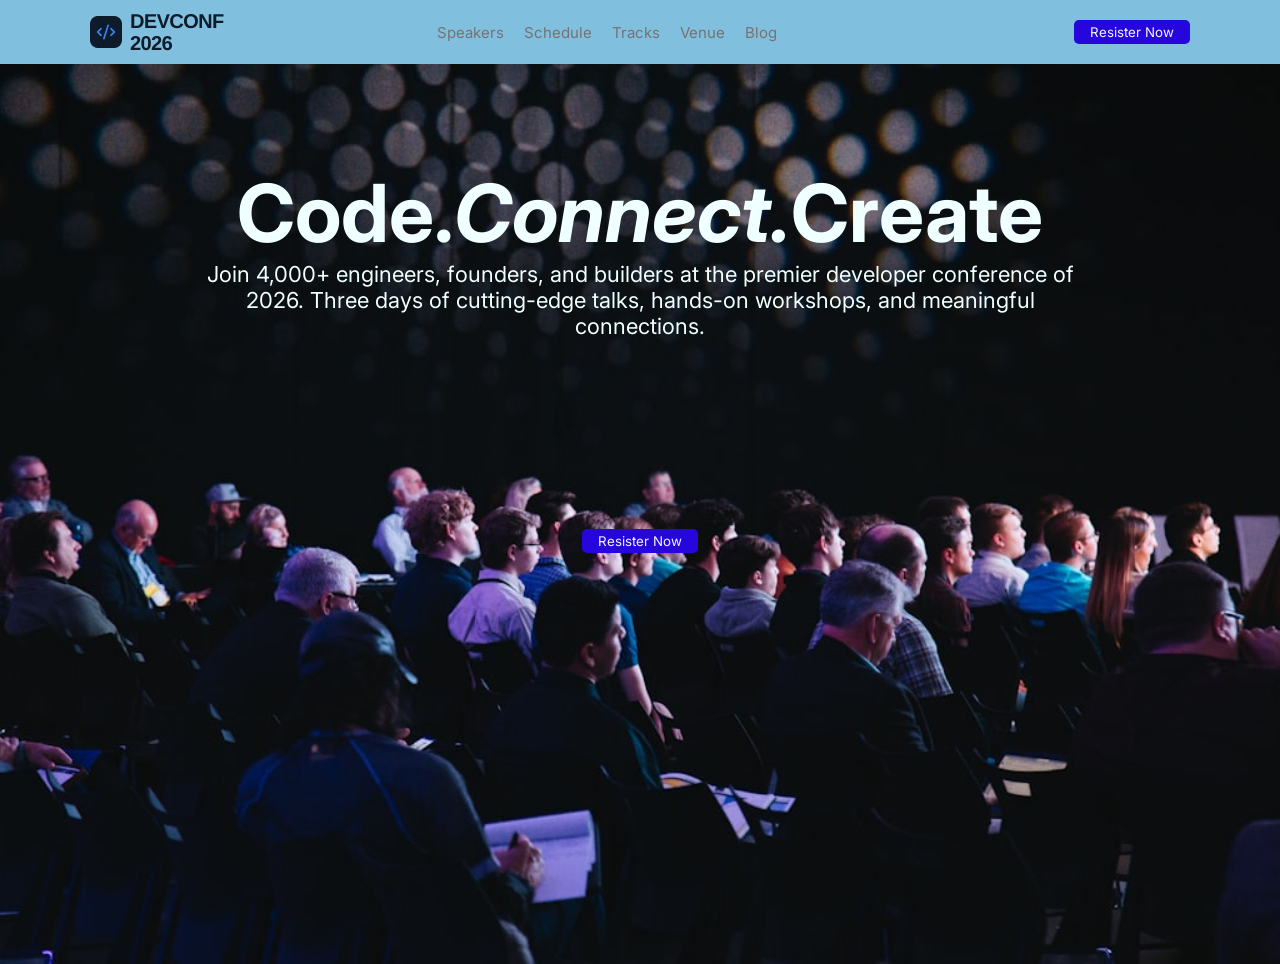
==== index.html @ 0b27b4a5 "adding background image" ====
<!DOCTYPE html>
<html lang="en">
<head>
    <meta charset="UTF-8">
    <meta name="viewport" content="width=device-width, initial-scale=1.0">
    <title>Assignment01</title>
    <link rel="stylesheet" href="styles/assignment.css">
    
    <!-- font -->
     <link rel="preconnect" href="https://fonts.googleapis.com">
     <link rel="preconnect" href="https://fonts.gstatic.com" crossorigin>
    <link href="https://fonts.googleapis.com/css2?family=Inter:ital,opsz,wght@0,14..32,100..900;1,14..32,100..900&family=Open+Sans:ital,wght@0,300..800;1,300..800&display=swap" rel="stylesheet">
</head>
<body>
    <header>
       
            <nav>
                <div class="logo">
                <img src="logo.png" alt=""> 
                </div>
                
            
                <ul class="tab">
                <li><a href="">Speakers</a></li>
                <li><a href="">Schedule</a></li>
                <li><a href="">Tracks</a></li>
                <li><a href="">Venue</a></li>
                <li><a href="">Blog</a></li>
               </ul>
            
               <button class="button-style">Resister Now</button>
           </nav>
        
    </header>
<main>
        <section class="hero">
            <div class="sec-text">
            <h1>Code.<em>Connect.</em>Create</h1>
            <p>Join 4,000+ engineers, founders, and builders at the premier developer conference of 2026. Three days of cutting-edge talks, hands-on workshops, and meaningful connections.</p><br><br>
             <button class="second button-style">Resister Now</button>
           </div> 
          
        </section>
</main>
</body>
</html>
---- styles/assignment.css ----
*{
    padding:0px;
    margin: 0px;
    font-family:"Inter", sans-serif;
 }
 header{
    background-color: rgb(129, 191, 223);
 }
 
 nav{
    display: flex;
    justify-content: space-between;
    max-width:1100px;
     margin:auto;
     padding:10px 20px;
     align-items: center;
     cursor: pointer;
 }
 nav ul{
    display: flex;
    padding: 12PX 0px;
    font-size: 15px;
 }
  nav ul li a{
   color: rgb(118, 114, 114);
  
}
 
 .logo{
    display:flex;
    align-items: center;
    font-size: 15px;
   width: 50px;
 }

 .tab{
     gap: 20px;
    align-items: center;
    list-style:none;
    text-align:left;
  }
 ul li a{
  text-decoration: none;
 
 
 }
 .button-style{
  background: #2606dc;
  border-radius: 5px;
  border:0px;
  color: aliceblue;
  padding: 4px 16px;
 }
.hero{
    background-image:url("../banner.jpg");
    
    min-height: 100vh;
    background-size: cover;
    background-position: center;
    background-repeat: no-repeat;
}
.sec-text{
    max-width: 1100px;
   padding-top:100px;
    margin:0 200px;
    justify-content: center;
    color: azure;
    text-align: center;
    align-items: center;
}
h1{
    font-size: 80px;
}
p{
    font-size: 22px;

}
.second{
    margin-top: 150px;
   border: 2px;
   border-width:500px;
  
}
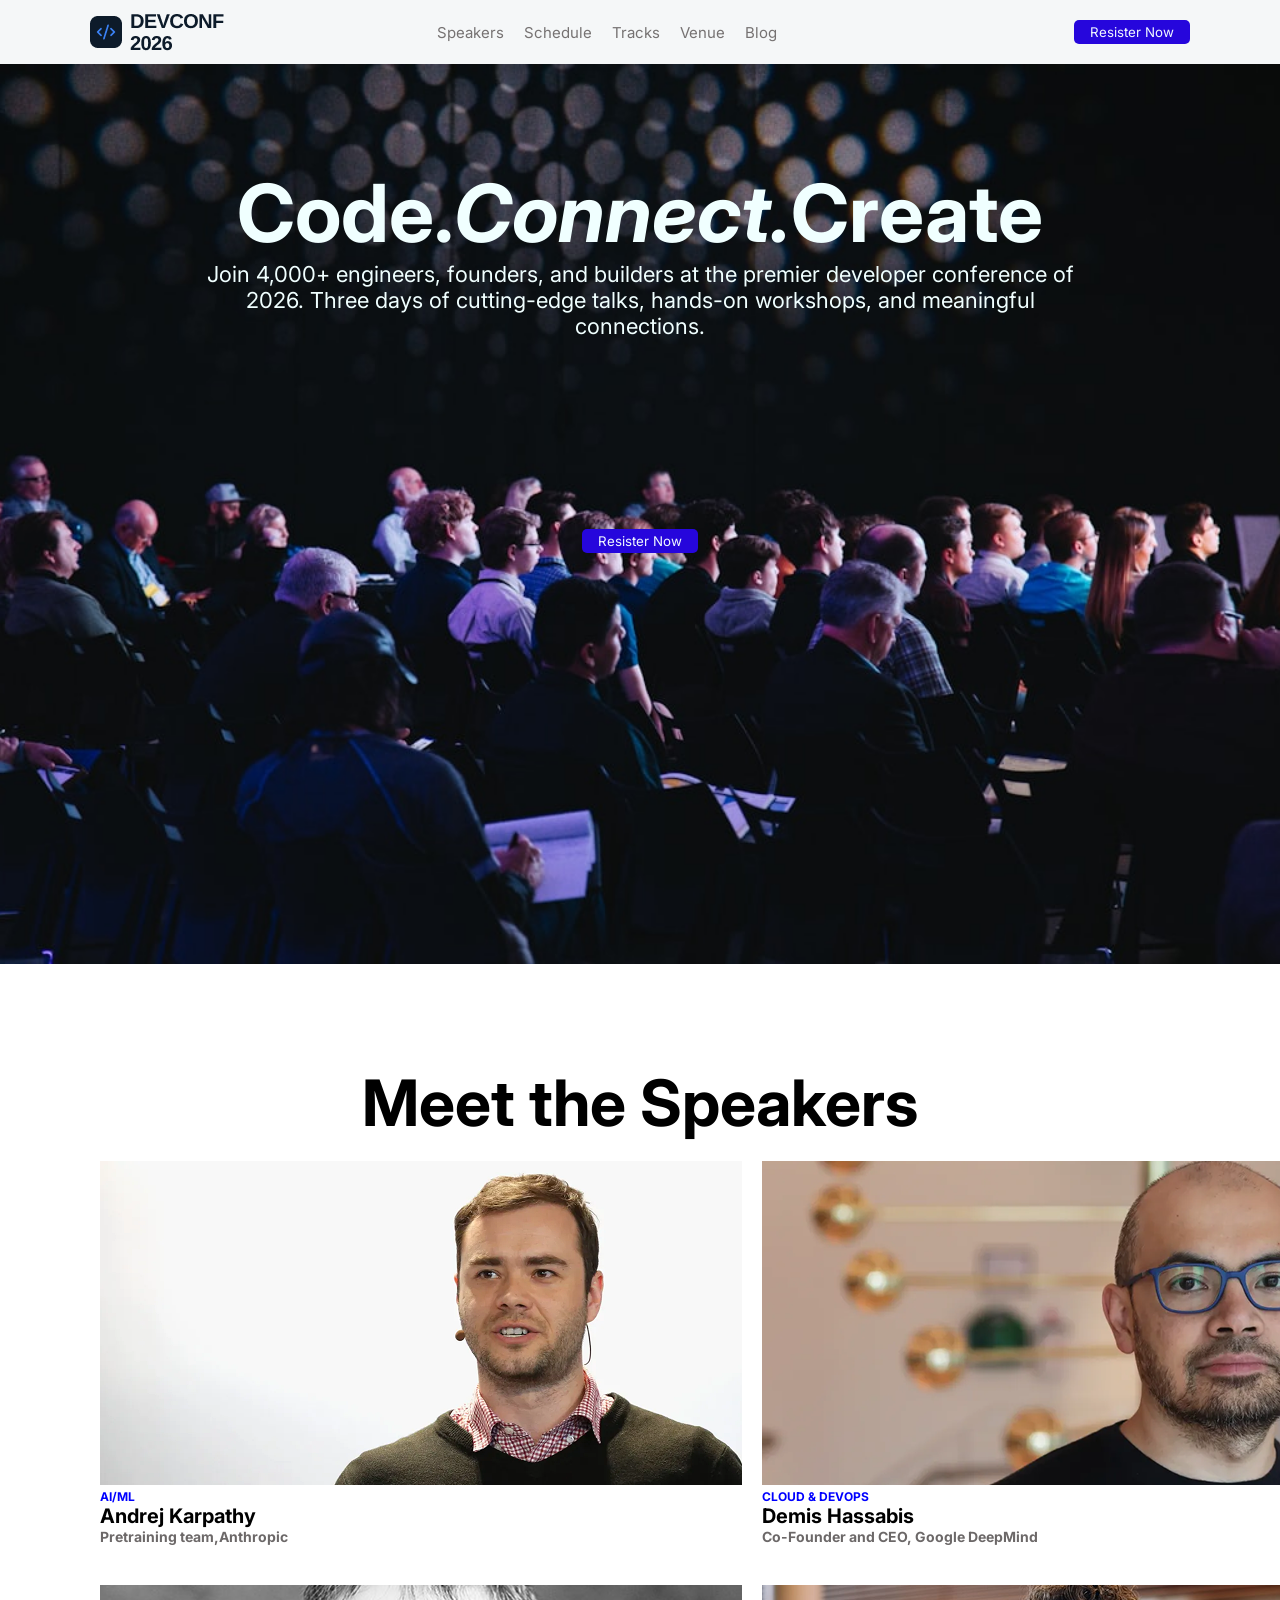
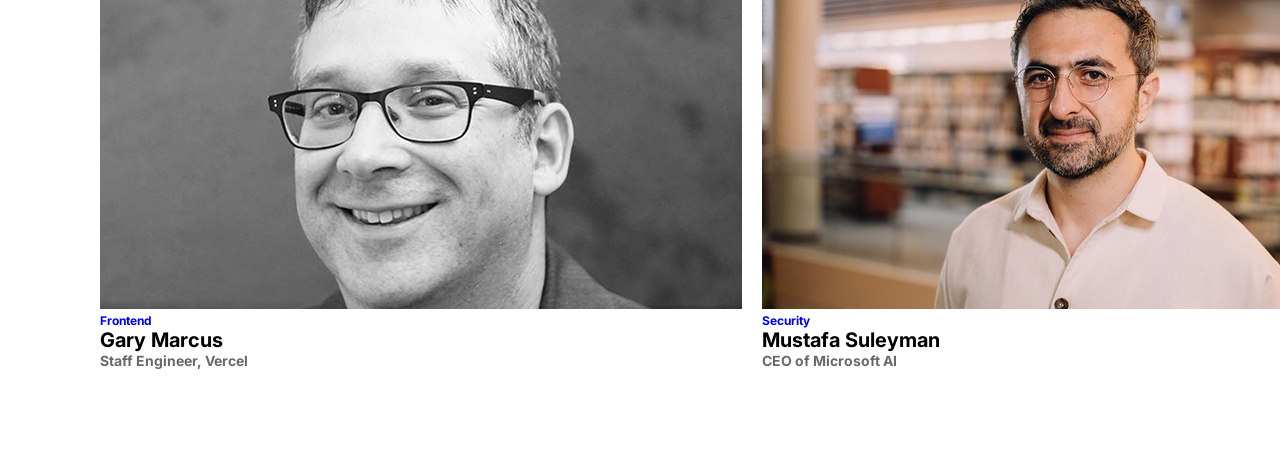
==== commit aedeaca5: "section-2" ====
--- a/index.html
+++ b/index.html
@@ -41,6 +41,38 @@
            </div> 
           
         </section>
+
+        <section class="gallery">
+            <p class="sec-2">Meet the Speakers</p><br>
+        <div class="gallery-div">
+            <div class="div-size">
+                <img src="andrej.png" alt=""><br>
+                <p class="developer">AI/ML </p>
+                <p class="name">Andrej Karpathy</p>
+                <p class="designation">Pretraining team,Anthropic</p>
+            </div>
+            <div class="div-size">
+                <img src="demis.png" alt=""><br>
+                <p class="developer">CLOUD & DEVOPS </p>
+                <p class="name">Demis Hassabis</p>
+                <p class="designation">Co-Founder and CEO, Google DeepMind</p>
+            </div>
+        </div><br><br>
+        <div class="gallery-div">
+            <div class="div-size">
+                <img src="gary.png" alt=""><br>
+                <p class="developer">Frontend</p>
+                <p class="name">Gary Marcus</p>
+                <p class="designation">Staff Engineer, Vercel</p>
+            </div>
+            <div class="div-size">
+                <img src="mustafa.png" alt=""><br>
+                <p class="developer">Security </p>
+                <p class="name">Mustafa Suleyman</p>
+                <p class="designation">CEO of Microsoft AI</p>
+            </div>
+        </div>
+        </section>
 </main>
 </body>
 </html>
--- a/styles/assignment.css
+++ b/styles/assignment.css
@@ -4,7 +4,7 @@
     font-family:"Inter", sans-serif;
  }
  header{
-    background-color: rgb(129, 191, 223);
+    background-color: rgb(245, 247, 248);
  }
  
  nav{
@@ -60,7 +60,7 @@
     background-repeat: no-repeat;
 }
 .sec-text{
-    max-width: 1100px;
+   max-width: 1100px;
    padding-top:100px;
     margin:0 200px;
     justify-content: center;
@@ -80,4 +80,43 @@
    border: 2px;
    border-width:500px;
   
+}
+.gallery{
+    text-align: center;
+    align-items: center;
+    margin:100px 100px;
+    
+}
+.sec-2{
+    text-align: center;
+    font-size: 64px;
+    font-weight: bold;
+}
+.gallery-div{
+    display: flex;
+    gap: 20px;
+    justify-content: space-between;
+    margin-right: 100px;
+}
+.div-size{
+  width:800px
+ 
+    border: 1px solid black;
+}
+.developer{
+    font-size: 12px;
+    color: blue;
+    font-weight:bold;
+}
+.name{
+    font-size: 20px;
+    font-weight:bold;
+}
+.designation{
+font-size: 14px;
+font-weight: bold;
+color: rgb(108, 104, 104);
+}
+.developer, .name ,.designation{
+    text-align: left;
 }
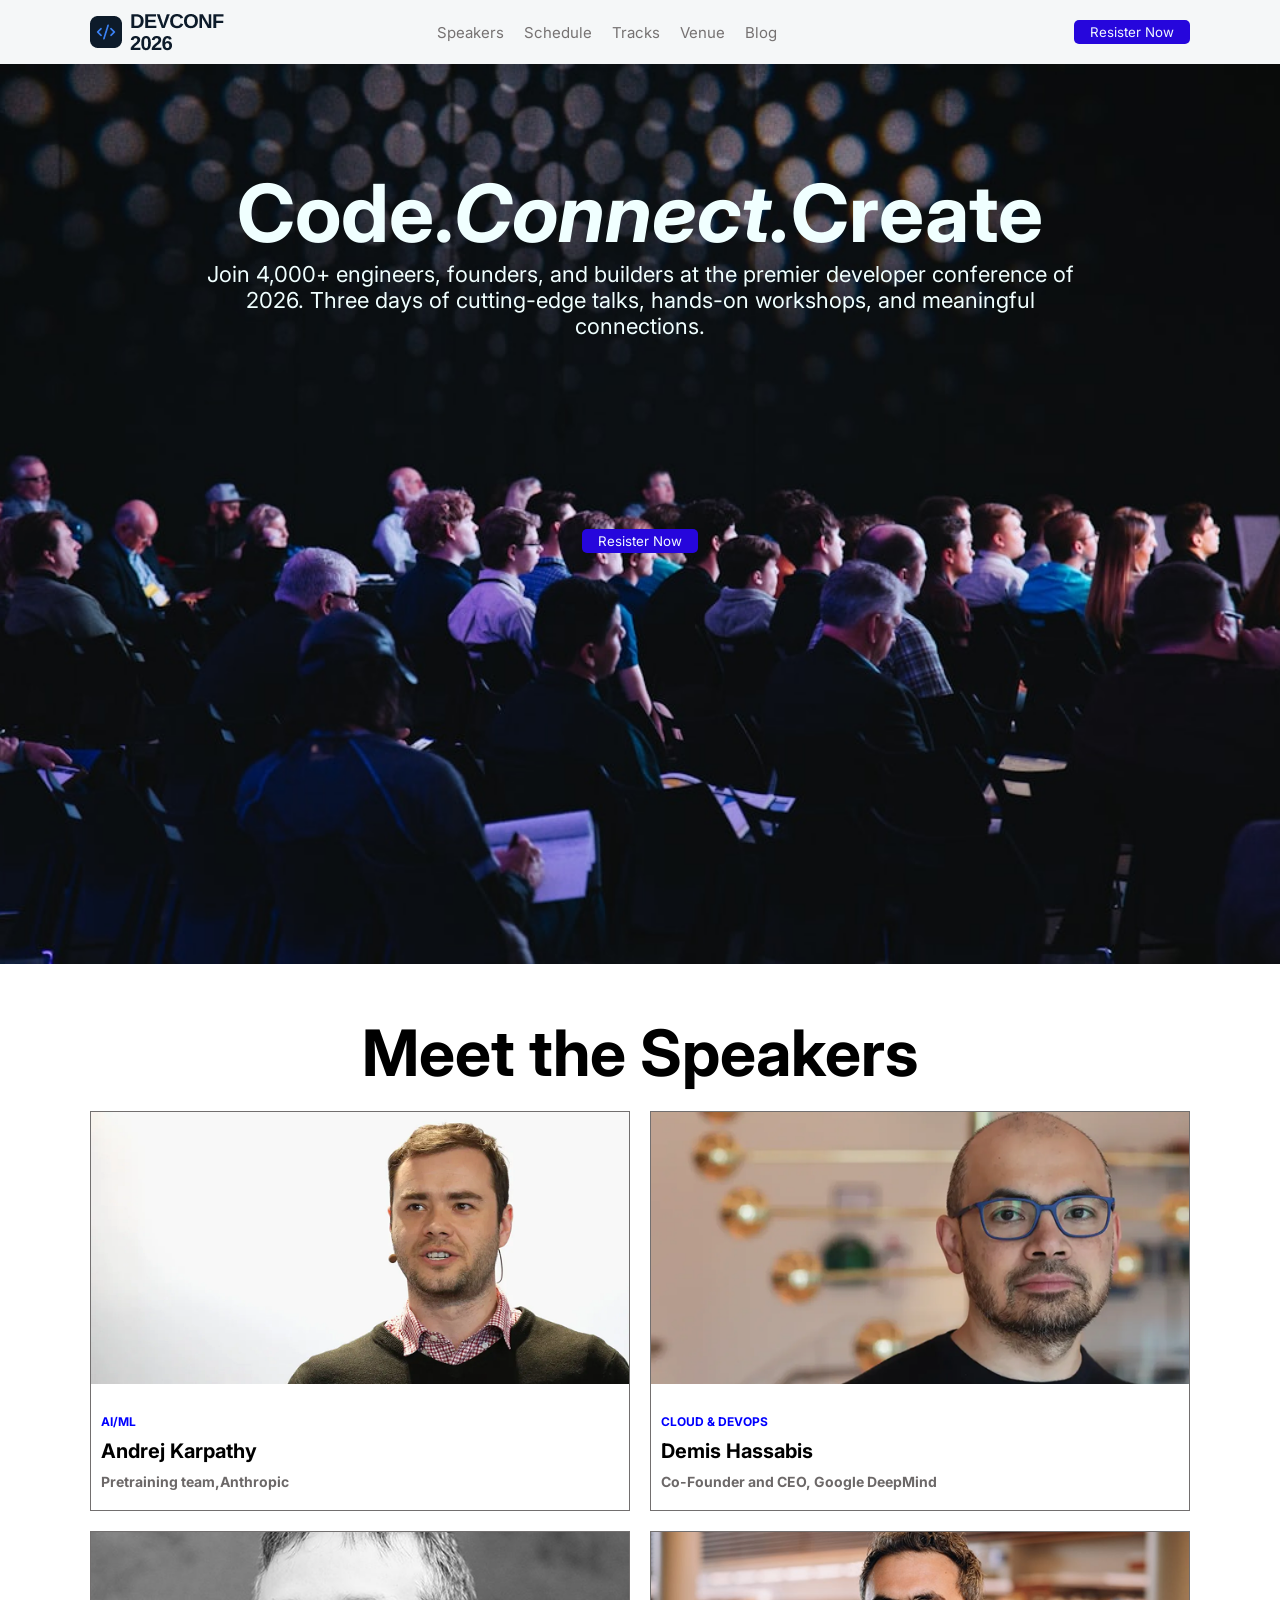
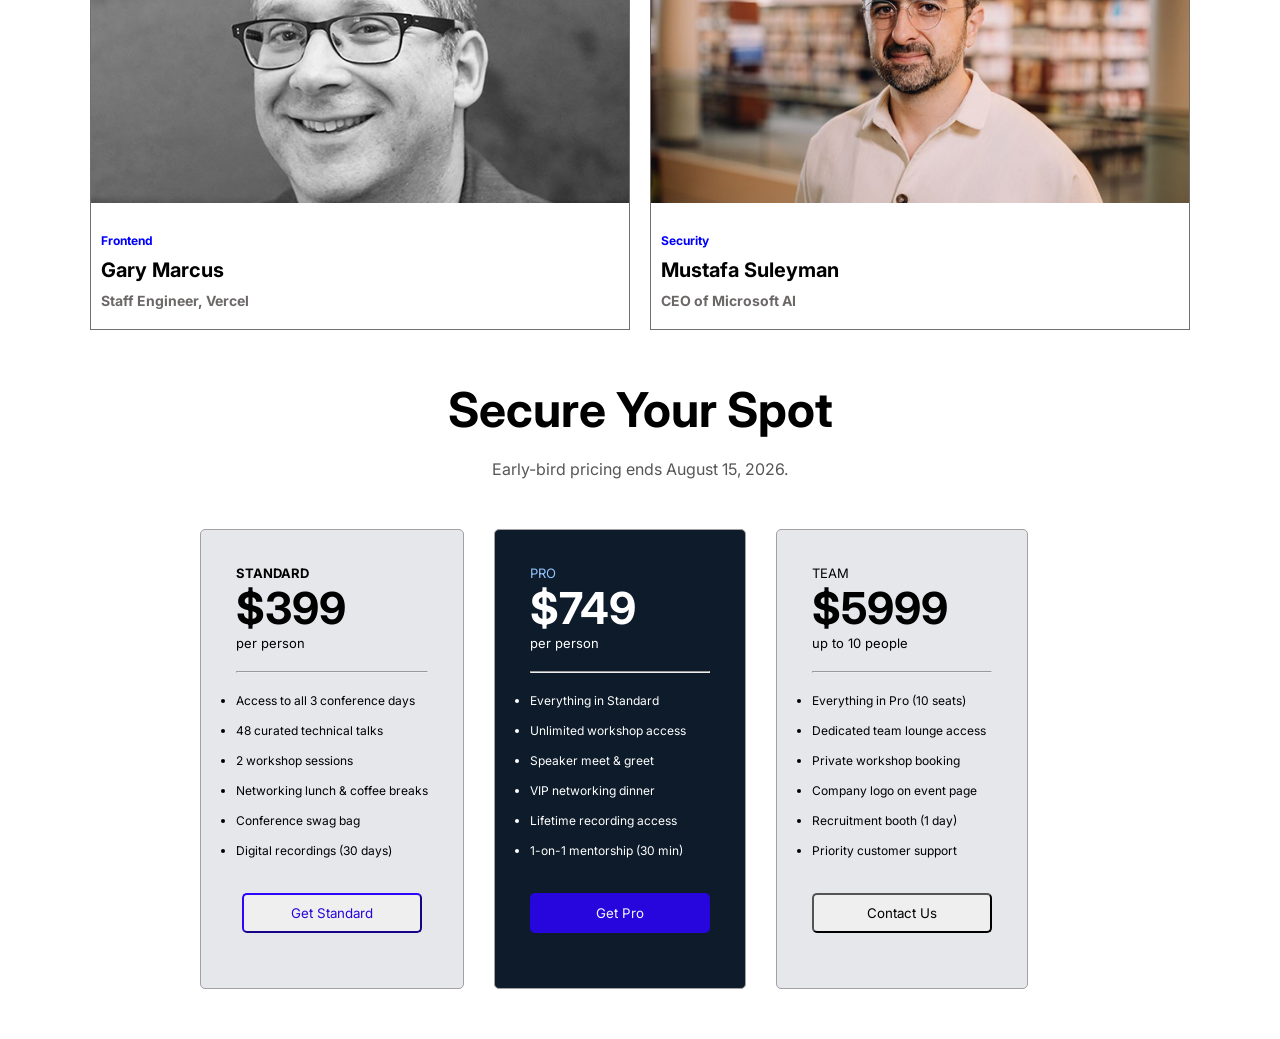
==== commit 1cea632e: "card adddition" ====
--- a/index.html
+++ b/index.html
@@ -44,34 +44,89 @@
 
         <section class="gallery">
             <p class="sec-2">Meet the Speakers</p><br>
-        <div class="gallery-div">
+       <div class="gallery-box">     
+
             <div class="div-size">
                 <img src="andrej.png" alt=""><br>
                 <p class="developer">AI/ML </p>
                 <p class="name">Andrej Karpathy</p>
-                <p class="designation">Pretraining team,Anthropic</p>
+                <p class="designation">Pretraining team,Anthropic</p><br>
             </div>
             <div class="div-size">
                 <img src="demis.png" alt=""><br>
                 <p class="developer">CLOUD & DEVOPS </p>
                 <p class="name">Demis Hassabis</p>
-                <p class="designation">Co-Founder and CEO, Google DeepMind</p>
+                <p class="designation">Co-Founder and CEO, Google DeepMind</p><br>
             </div>
-        </div><br><br>
-        <div class="gallery-div">
+        
             <div class="div-size">
                 <img src="gary.png" alt=""><br>
                 <p class="developer">Frontend</p>
                 <p class="name">Gary Marcus</p>
-                <p class="designation">Staff Engineer, Vercel</p>
+                <p class="designation">Staff Engineer, Vercel</p><br>
             </div>
             <div class="div-size">
                 <img src="mustafa.png" alt=""><br>
                 <p class="developer">Security </p>
                 <p class="name">Mustafa Suleyman</p>
-                <p class="designation">CEO of Microsoft AI</p>
+                <p class="designation">CEO of Microsoft AI</p><br>
             </div>
-        </div>
+        
+       </div> 
+        </section>
+        <section>
+            <p class="headline">Secure Your Spot</p><br>
+            <p class="explain">Early-bird pricing ends August 15, 2026.</p>
+            <div class="sec-3-div">
+            <div class="div-box1">
+                <p class="font"><b>STANDARD</b></p>
+                <P class="font-number">$399</P>
+                <P  class="font">per person</P><br><hr><br>
+                <ul class="font-text">
+                    <li>󠁯Access to all 3 conference days</li><br>
+                    <li>48 curated technical talks</li><br>
+                    <li>󠁯2 workshop sessions</li><br>
+                    <li>󠁯Networking lunch & coffee breaks</li><br>
+                    <li>󠁯Conference swag bag</li><br>
+                    <li>󠁯Digital recordings (30 days)</li><br>
+                </ul>
+                
+                <button  class="button-align border-1">Get Standard</button>
+                
+            </div>
+            <div class="div-box1 div-box1-color">
+               <p  class="font" style="color: #93C5FD;">PRO</p>
+               <p class="font-number">$749</p>
+               <P  class="font">per person</P><br><hr><br>
+               <ul class="font-text">
+                    <li>Everything in Standard</li><br>
+                    <li>Unlimited workshop access</li><br>
+                    <li>Speaker meet & greet</li><br>
+                    <li>󠁯VIP networking dinner</li><br>
+                    <li>󠁯Lifetime recording access</li><br>
+                    <li>󠁯1-on-1 mentorship (30 min)</li><br>
+               </ul>
+               
+               <button class="button-style button-align">Get Pro</button>
+                
+            </div>
+            <div class="div-box1">
+               <p  class="font">TEAM</p>
+               <p class="font-number">$5999</p>
+               <P class="font">up to 10 people</P><br><hr><br>
+               <ul class="font-text">
+                <li>Everything in Pro (10 seats)</li><br>
+                <li>Dedicated team lounge access</li><br>
+                <li>Private workshop booking</li><br>
+                <li>Company logo on event page</li><br>
+                <li>Recruitment booth (1 day)</li><br>
+                <li>Priority customer support</li><br>
+               </ul>
+               
+               <button class="button-align">Contact Us</button>
+               
+            </div>
+            </div>
         </section>
 </main>
 </body>
--- a/styles/assignment.css
+++ b/styles/assignment.css
@@ -82,9 +82,10 @@
   
 }
 .gallery{
-    text-align: center;
-    align-items: center;
-    margin:100px 100px;
+  max-width: 1100px;
+     margin:50px auto;
+    padding: 0 20px;  
+    
     
 }
 .sec-2{
@@ -92,16 +93,21 @@
     font-size: 64px;
     font-weight: bold;
 }
-.gallery-div{
-    display: flex;
+.gallery-box{
+    display: grid;
+    grid-template-columns: repeat(2, 1fr);
     gap: 20px;
-    justify-content: space-between;
-    margin-right: 100px;
 }
+
+
 .div-size{
-  width:800px
- 
-    border: 1px solid black;
+  flex: 1;
+  box-shadow: 10px;
+  border: 1px solid rgb(114, 111, 111);
+}
+.div-size img{
+    width:100%;
+    display:block;
 }
 .developer{
     font-size: 12px;
@@ -119,4 +125,61 @@
 }
 .developer, .name ,.designation{
     text-align: left;
+     padding-left: 10px;
+     margin-top: 10px;
+}
+.sec-3{
+
+}
+.headline{
+    font-size: 48px;
+    font-weight: bold;
+    text-align: center;
+}
+.explain{
+    font-size: 16px;
+     text-align: center;
+     color: rgb(87, 86, 86);
+    
+}
+.sec-3-div{
+    display: flex;
+    max-width: 1100px;
+    gap:30px;
+    margin: 50px 200px;
+}
+.div-box1{
+border: 1px solid rgb(163, 161, 161);
+box-shadow: 10px;
+padding: 35px;
+background-color: #E5E7EB;
+border-radius: 5px;
+}
+.font{
+    font-size:13px;
+}
+.font-number{
+    font-size: 44px;
+    font-weight: bold;
+}
+.font-text{
+    font-size: 12px;
+    gap: 5px;
+
+}
+.div-box1-color{
+    background-color: #0D1B2A;
+    color: white;
+}
+.button-align{
+display: block;
+margin: 20px auto;
+width: 180px;
+height: 40px;
+border-radius: 5px;
+
+}
+.border-1{
+    border-color: #2606dc;
+    color: #2606dc;
 }
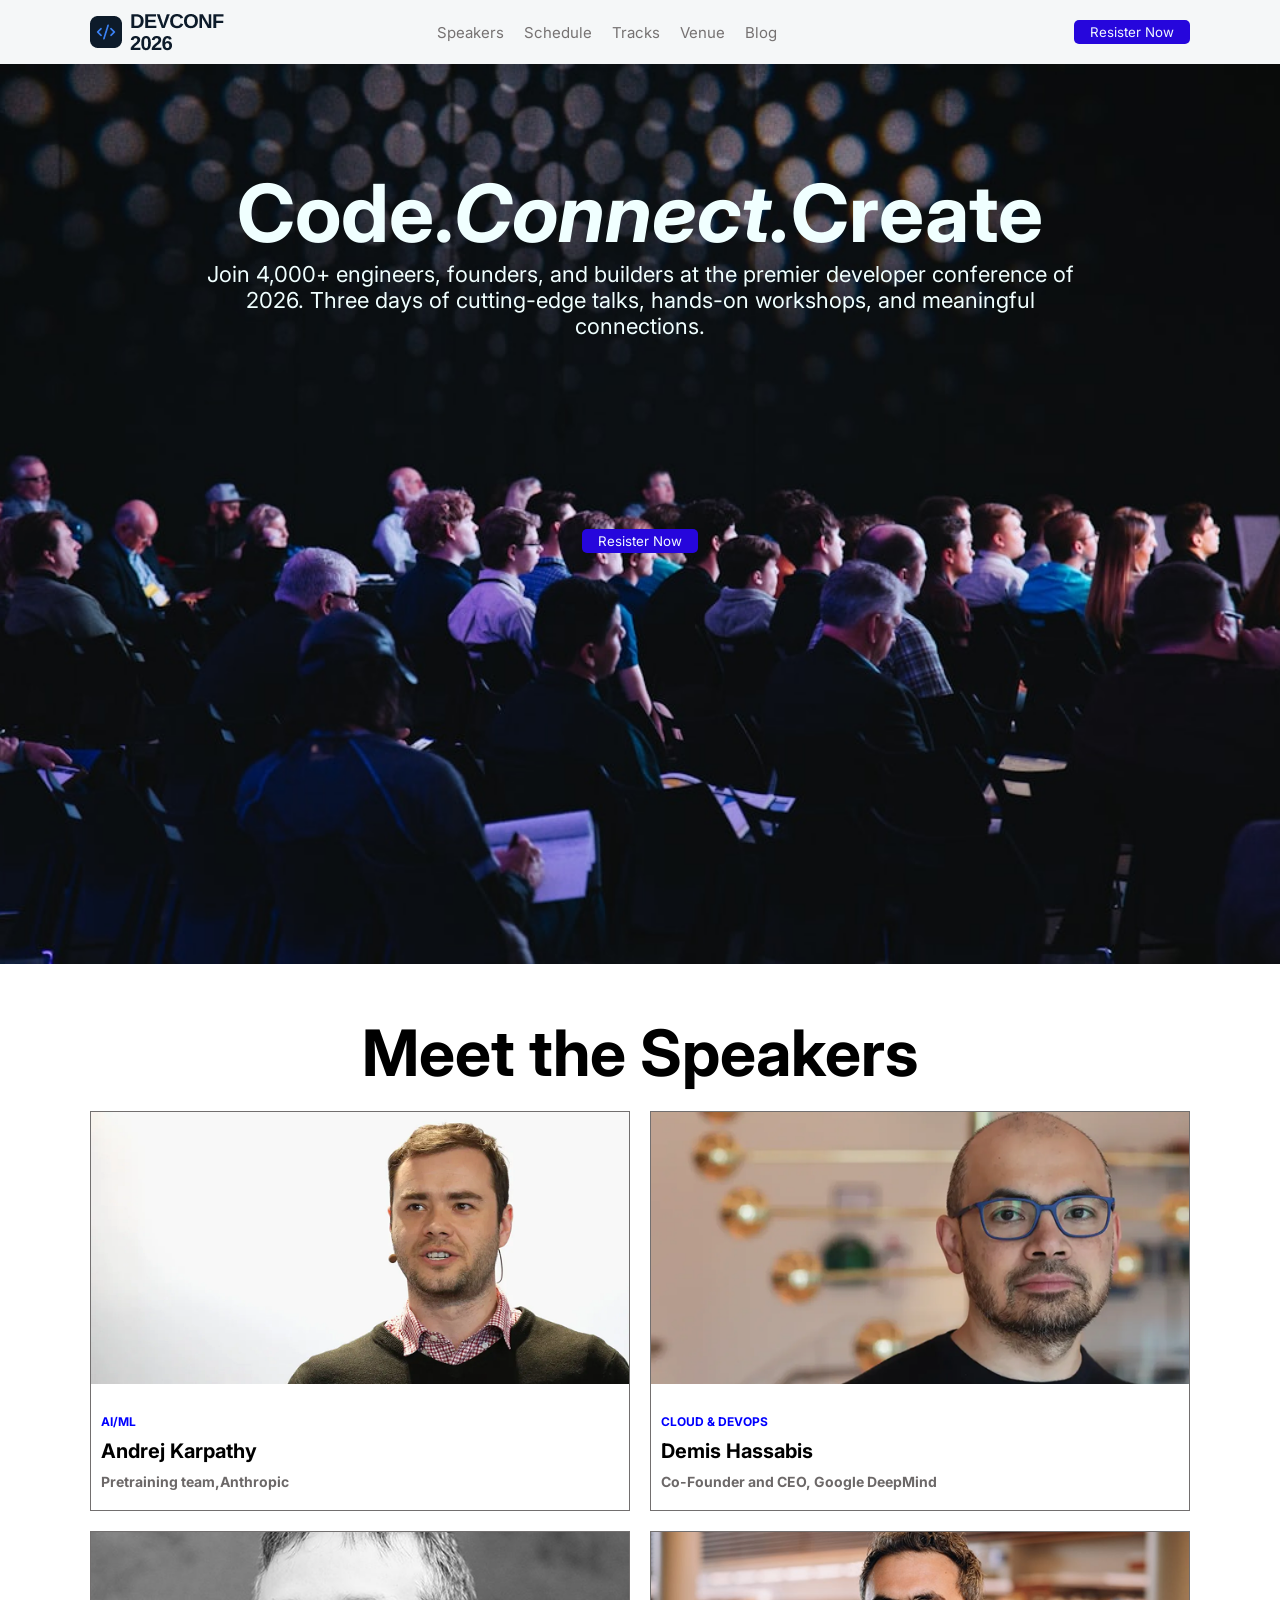
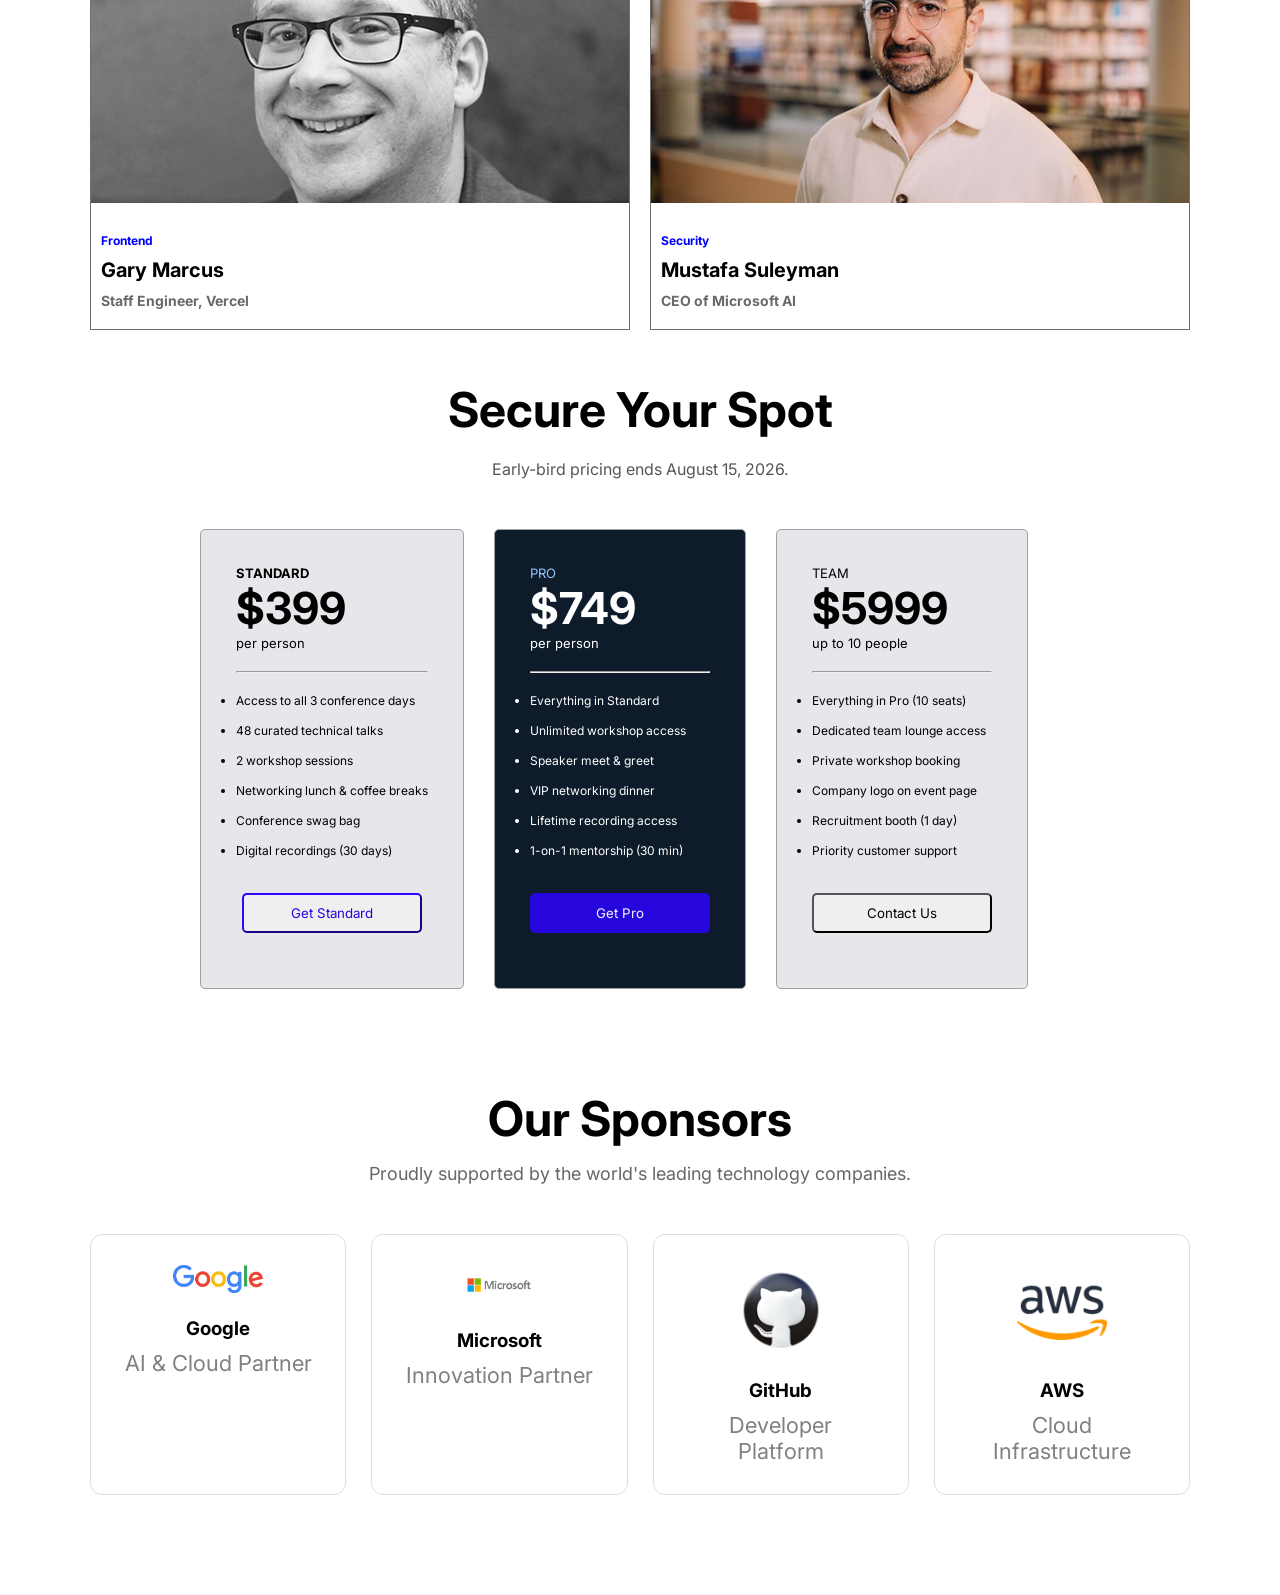
==== commit b8e036d7: "addition of brand new section" ====
--- a/index.html
+++ b/index.html
@@ -128,6 +128,44 @@
             </div>
             </div>
         </section>
+
+        <section class="sponsors">
+
+    <h2 class="section-title">Our Sponsors</h2>
+
+    <p class="section-description">
+        Proudly supported by the world's leading technology companies.
+    </p>
+
+    <div class="sponsor-container">
+
+        <div class="sponsor-card">
+            <img src="google.png" alt="">
+            <h3>Google</h3>
+            <p>AI & Cloud Partner</p>
+        </div>
+
+        <div class="sponsor-card">
+            <img src="microsoft.png" alt="">
+            <h3>Microsoft</h3>
+            <p>Innovation Partner</p>
+        </div>
+
+        <div class="sponsor-card">
+            <img src="github.png" alt="">
+            <h3>GitHub</h3>
+            <p>Developer Platform</p>
+        </div>
+
+        <div class="sponsor-card">
+            <img src="aws.png" alt="">
+            <h3>AWS</h3>
+            <p>Cloud Infrastructure</p>
+        </div>
+
+    </div>
+
+</section>
 </main>
 </body>
 </html>
--- a/styles/assignment.css
+++ b/styles/assignment.css
@@ -182,4 +182,55 @@
 .border-1{
     border-color: #2606dc;
     color: #2606dc;
+}
+.sponsors{
+    max-width:1100px;
+    margin:100px auto;
+    padding:0 20px;
+}
+
+.section-title{
+    font-size:48px;
+    text-align:center;
+    font-weight:700;
+}
+
+.section-description{
+    text-align:center;
+    color:#666;
+    margin-top:15px;
+    margin-bottom:50px;
+    font-size:18px;
+}
+
+.sponsor-container{
+    display:grid;
+    grid-template-columns:repeat(4,1fr);
+    gap:25px;
+}
+
+.sponsor-card{
+    border:1px solid #ddd;
+    border-radius:12px;
+    padding:30px;
+    text-align:center;
+    transition:0.3s;
+}
+
+.sponsor-card:hover{
+    transform:translateY(-8px);
+    box-shadow:0 10px 25px rgba(0,0,0,.15);
+}
+
+.sponsor-card img{
+    width:90px;
+    margin-bottom:20px;
+}
+
+.sponsor-card h3{
+    margin-bottom:10px;
+}
+
+.sponsor-card p{
+    color:gray;
 }
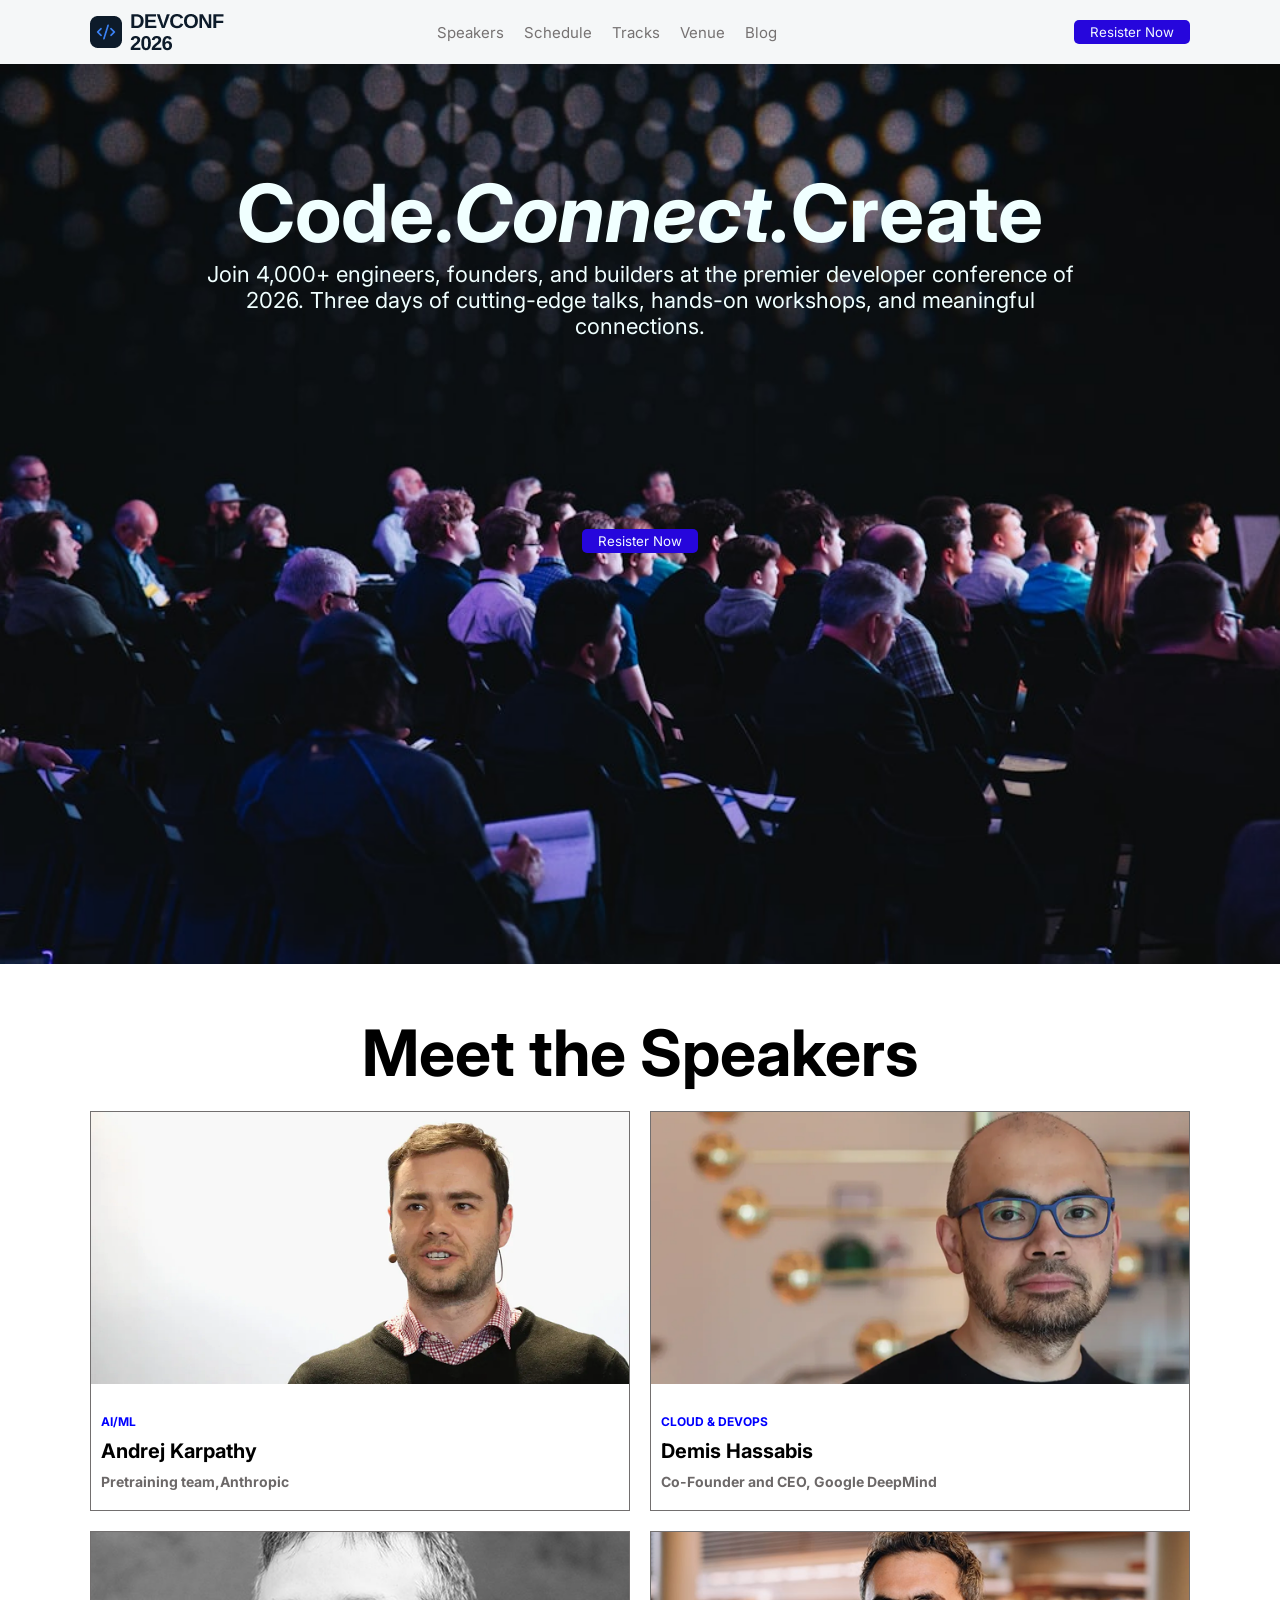
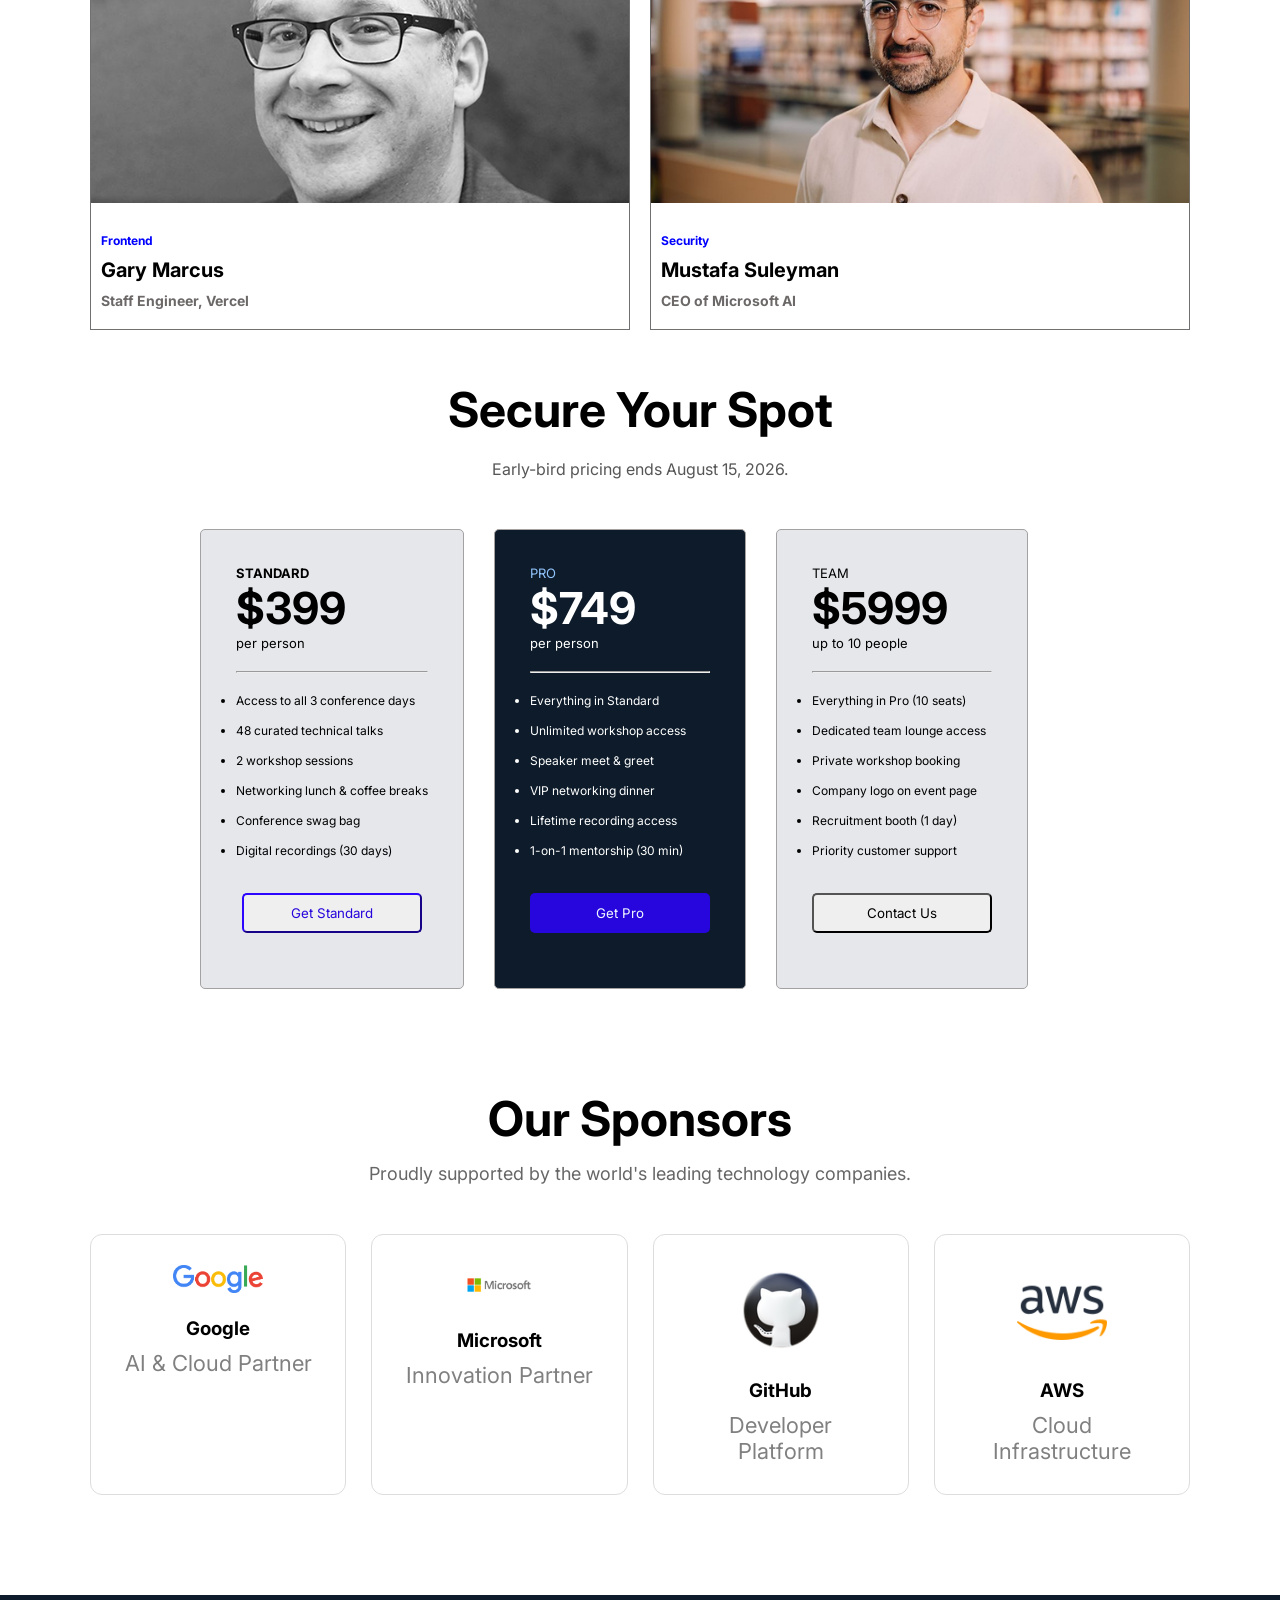
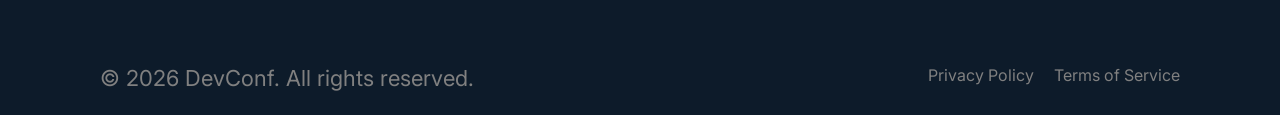
==== commit 87d64c49: "addition of footer" ====
--- a/index.html
+++ b/index.html
@@ -167,5 +167,14 @@
 
 </section>
 </main>
+<footer>
+    <div class="footer-design" >
+    <p>&copy; 2026 DevConf. All rights reserved.</p>
+    <ul class="service">
+        <li>Privacy Policy</li>
+        <li>Terms of Service</li>
+    </ul>
+    </div>
+</footer>
 </body>
 </html>
--- a/styles/assignment.css
+++ b/styles/assignment.css
@@ -233,4 +233,24 @@
 
 .sponsor-card p{
     color:gray;
-}+}
+footer{
+ background-color: #0D1B2A;
+height: 100px;
+align-items: center;
+padding-top: 20px;
+}
+.footer-design{
+     
+    display: flex;
+    justify-content: space-between;
+    margin: 50px 100px;
+    font-size: 16px;
+    color: gray;
+   
+}
+.service{
+    list-style: none;
+     display: flex;
+     gap: 20px;
+}
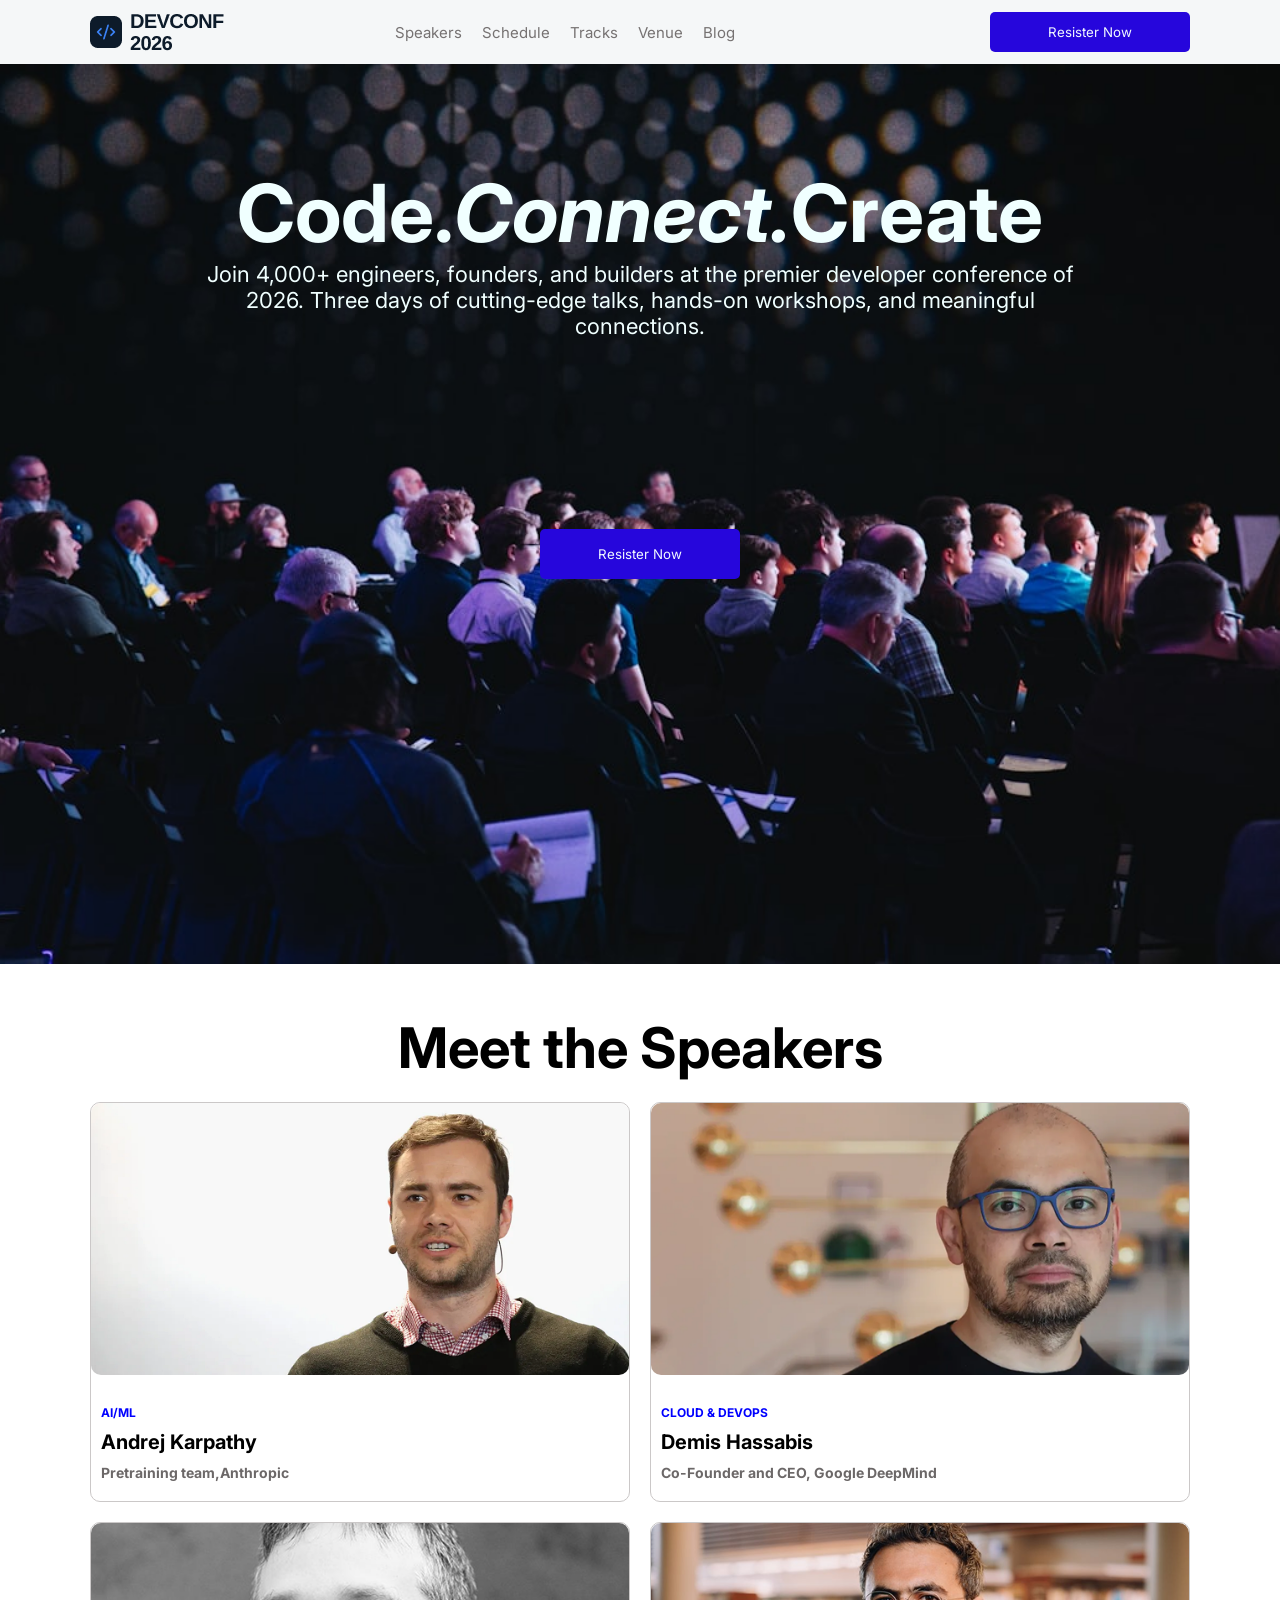
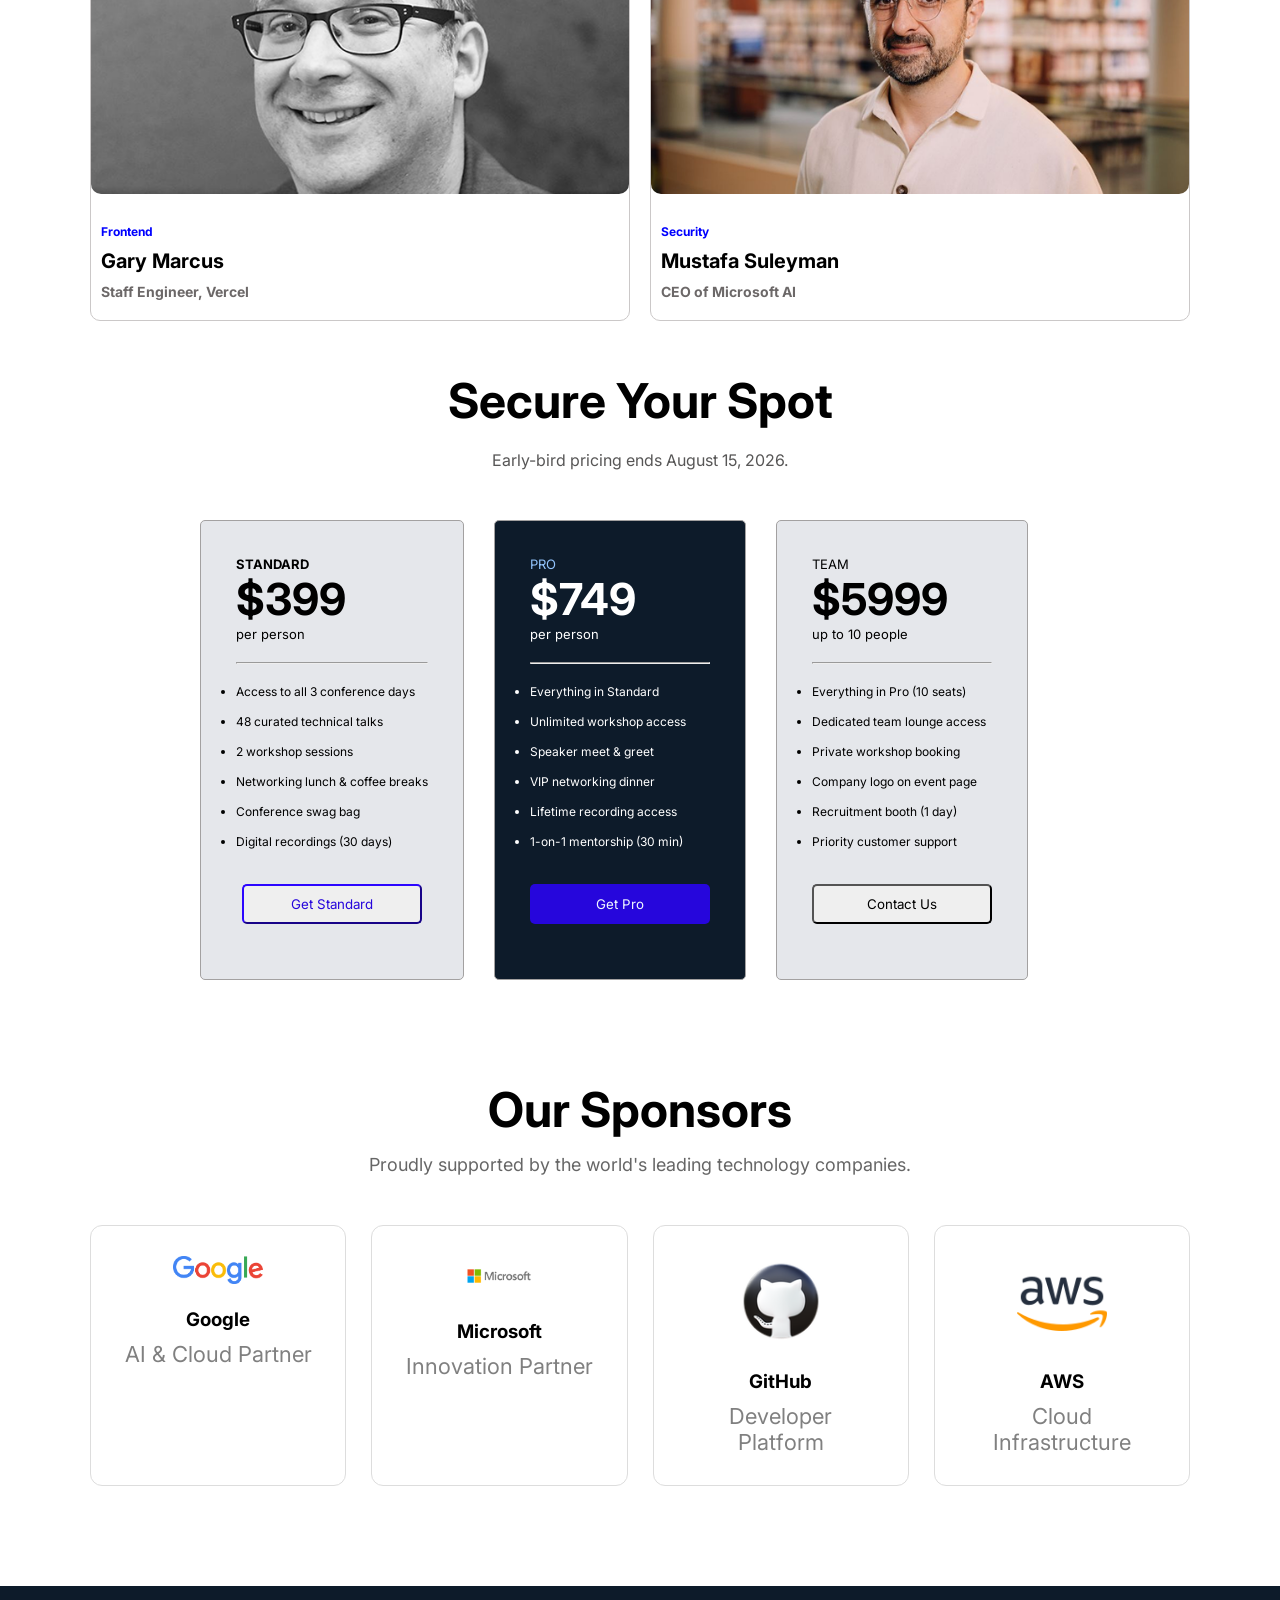
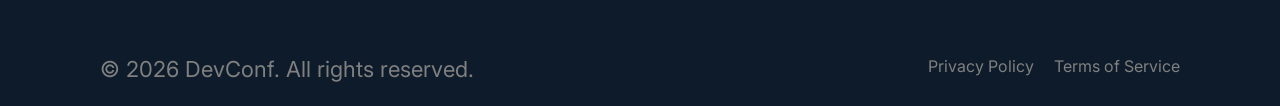
==== commit 17e1aad5: "a few change" ====
--- a/index.html
+++ b/index.html
@@ -28,7 +28,7 @@
                 <li><a href="">Blog</a></li>
                </ul>
             
-               <button class="button-style">Resister Now</button>
+               <button class="button-style btn-size-height">Resister Now</button>
            </nav>
         
     </header>
@@ -37,7 +37,7 @@
             <div class="sec-text">
             <h1>Code.<em>Connect.</em>Create</h1>
             <p>Join 4,000+ engineers, founders, and builders at the premier developer conference of 2026. Three days of cutting-edge talks, hands-on workshops, and meaningful connections.</p><br><br>
-             <button class="second button-style">Resister Now</button>
+             <button class="second button-style btn-size">Resister Now</button>
            </div> 
           
         </section>
--- a/styles/assignment.css
+++ b/styles/assignment.css
@@ -47,9 +47,19 @@
  .button-style{
   background: #2606dc;
   border-radius: 5px;
-  border:0px;
+  border:none;
   color: aliceblue;
   padding: 4px 16px;
+  width: 200px;
+   cursor: pointer;
+ 
+ 
+ }
+ .btn-size{
+    height: 50px;
+ }
+ .btn-size-height{
+  height: 40px;
  }
 .hero{
     background-image:url("../banner.jpg");
@@ -90,7 +100,7 @@
 }
 .sec-2{
     text-align: center;
-    font-size: 64px;
+    font-size: 56px;
     font-weight: bold;
 }
 .gallery-box{
@@ -103,11 +113,13 @@
 .div-size{
   flex: 1;
   box-shadow: 10px;
-  border: 1px solid rgb(114, 111, 111);
+  border: 1px solid rgb(203, 200, 200);
+  border-radius: 10px;
 }
 .div-size img{
     width:100%;
     display:block;
+    border-radius: 10px;
 }
 .developer{
     font-size: 12px;
@@ -177,7 +189,7 @@
 width: 180px;
 height: 40px;
 border-radius: 5px;
-
+cursor: pointer;
 }
 .border-1{
     border-color: #2606dc;
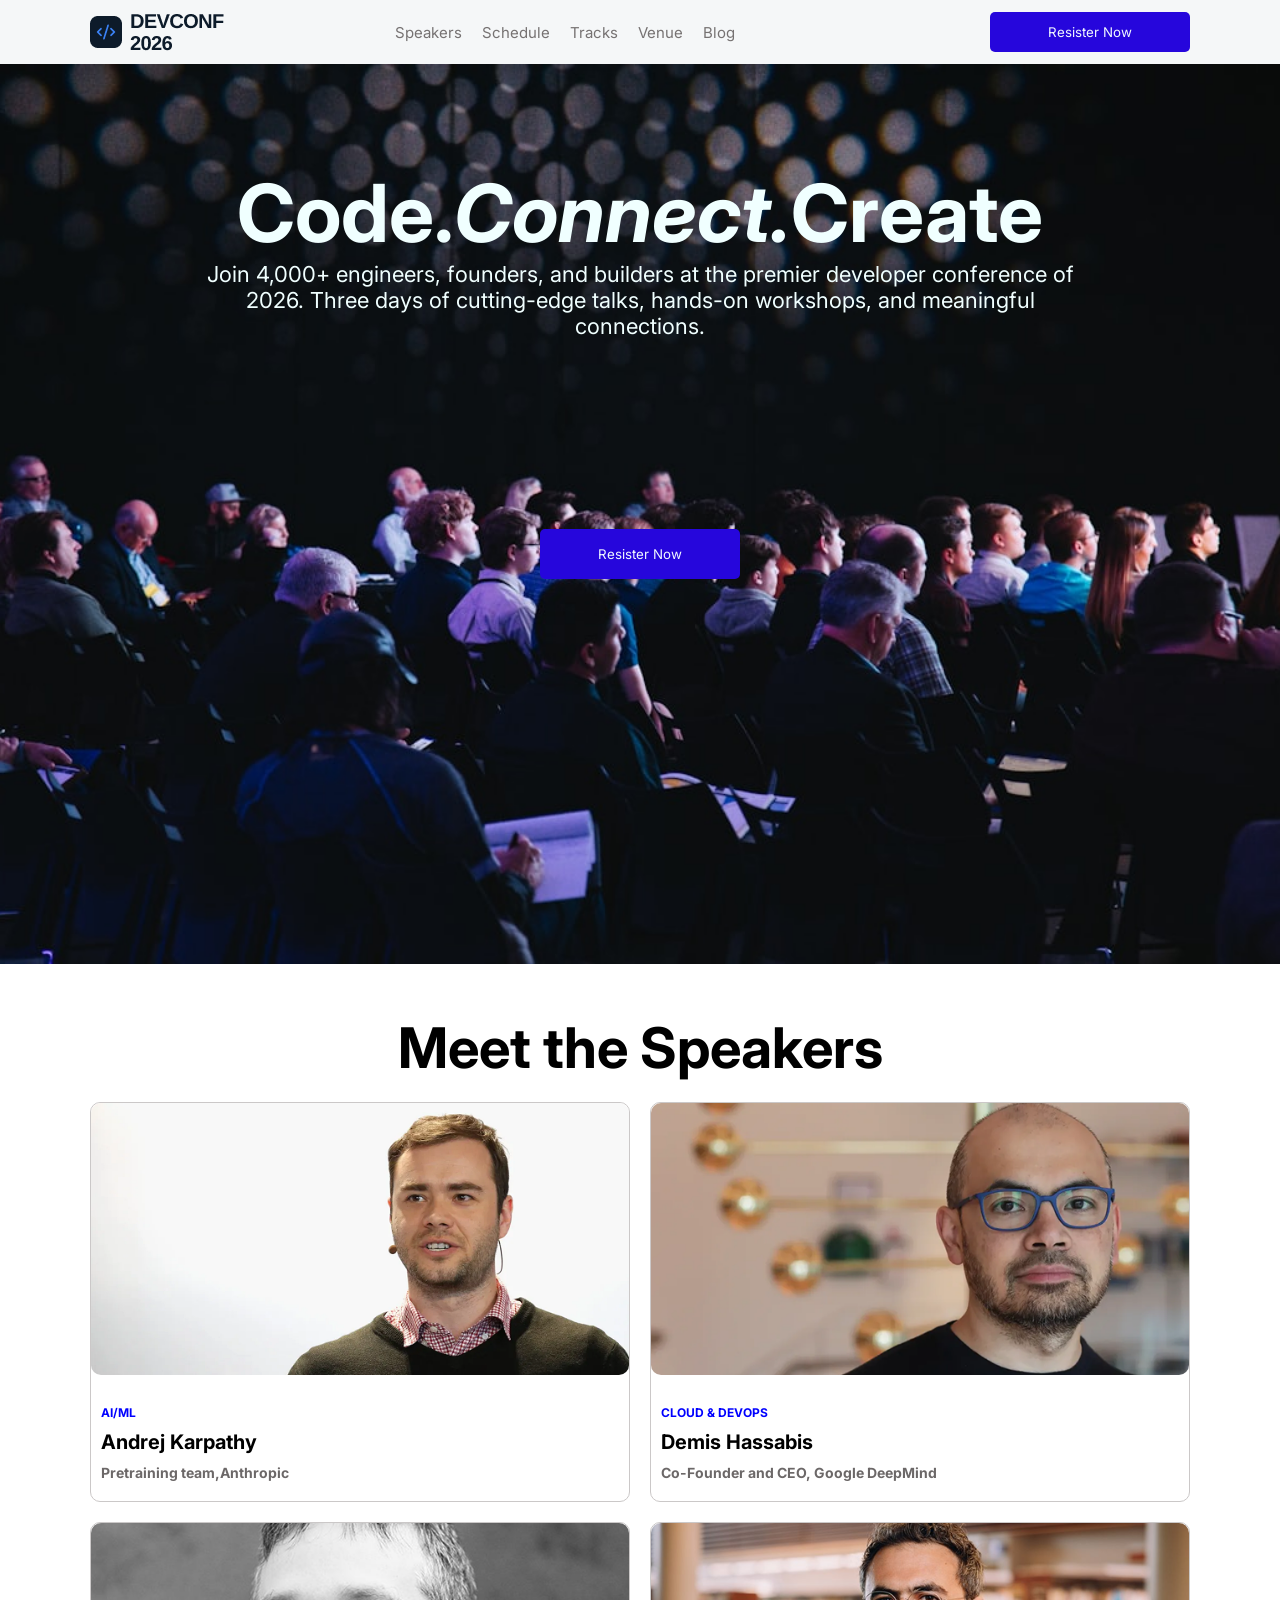
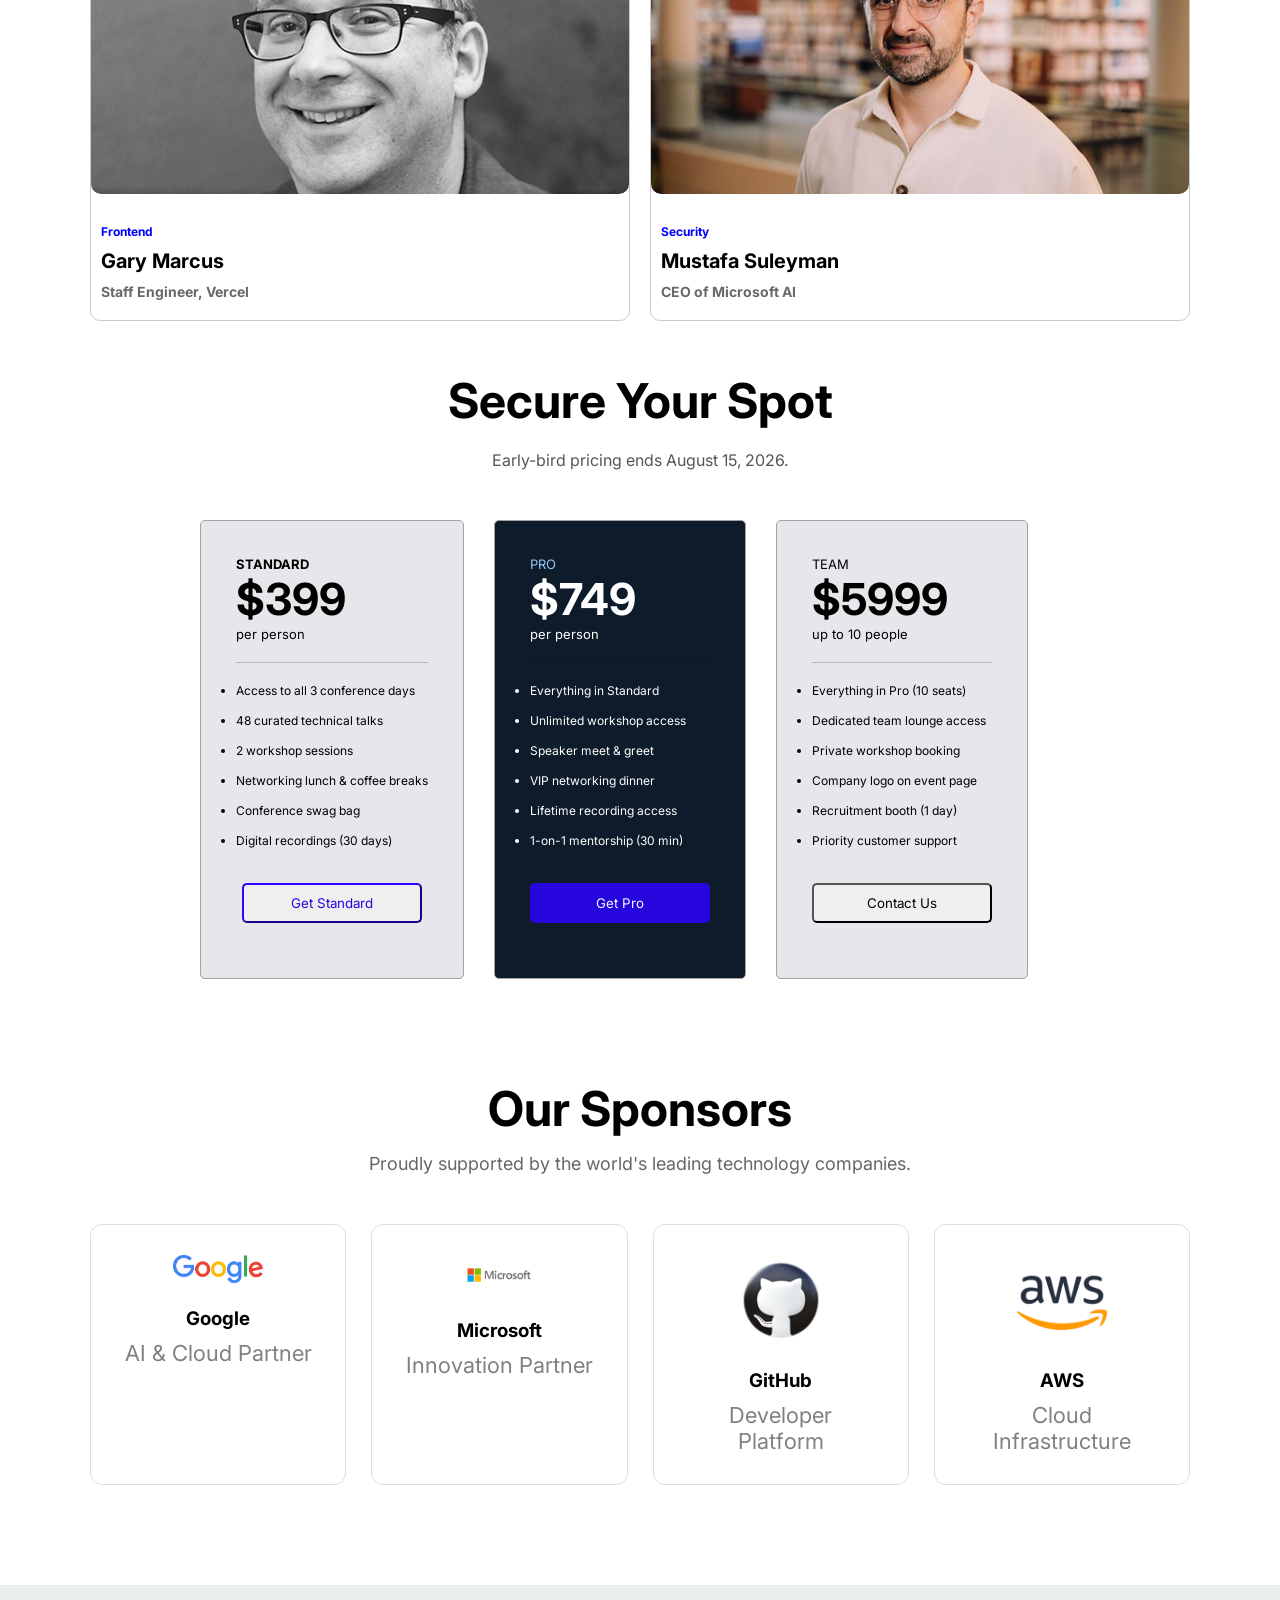
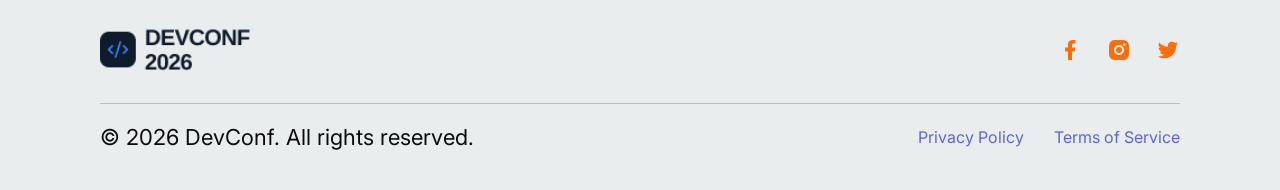
==== commit 18f58fbc: "footer section correction" ====
--- a/index.html
+++ b/index.html
@@ -168,13 +168,34 @@
 </section>
 </main>
 <footer>
-    <div class="footer-design" >
-    <p>&copy; 2026 DevConf. All rights reserved.</p>
-    <ul class="service">
-        <li>Privacy Policy</li>
-        <li>Terms of Service</li>
-    </ul>
+
+    <div class="footer-top">
+
+        <div class="footer-logo">
+            <img src="logo.png" alt="">
+        </div>
+
+        <div class="social-links">
+            <a href="#"><i class="fa-brands fa-facebook-f"><img src="facebook.png" alt=""></i></a>
+            <a href="#"><i class="fa-brands fa-instagram"><img src="insta.png" alt=""></i></a>
+            <a href="#"><i class="fa-brands fa-twitter"><img src="twitter.png" alt=""></i></a>
+        </div>
+
     </div>
+
+    <hr>
+
+    <div class="footer-bottom">
+
+        <p>&copy; 2026 DevConf. All rights reserved.</p>
+
+        <div class="footer-menu">
+            <a href="#">Privacy Policy</a>
+            <a href="#">Terms of Service</a>
+        </div>
+
+    </div>
+
 </footer>
 </body>
 </html>
--- a/styles/assignment.css
+++ b/styles/assignment.css
@@ -247,22 +247,65 @@
     color:gray;
 }
 footer{
- background-color: #0D1B2A;
-height: 100px;
-align-items: center;
-padding-top: 20px;
-}
-.footer-design{
-     
-    display: flex;
-    justify-content: space-between;
-    margin: 50px 100px;
-    font-size: 16px;
-    color: gray;
-   
-}
-.service{
-    list-style: none;
-     display: flex;
-     gap: 20px;
-}
+    background:#eaeded;
+    color:white;
+    padding:40px 100px;
+}
+
+.footer-top{
+    display:flex;
+    justify-content:space-between;
+    align-items:center;
+    margin-bottom:25px;
+}
+
+.footer-logo img{
+    width:150px;
+}
+
+.social-links{
+    display:flex;
+    gap:25px;
+}
+
+.social-links a{
+    color:#ff7a00;
+    font-size:28px;
+    transition:0.3s;
+}
+
+.social-links a:hover{
+    color:white;
+    transform:translateY(-4px);
+}
+
+hr{
+    border:none;
+    border-top:1px solid rgba(11, 9, 9, 0.2);
+}
+
+.footer-bottom{
+    display:flex;
+    justify-content:space-between;
+    align-items:center;
+    margin-top:20px;
+}
+
+.footer-bottom p{
+    color:#0c0c0c;
+}
+
+.footer-menu{
+    display:flex;
+    gap:30px;
+}
+
+.footer-menu a{
+    text-decoration:none;
+    color:#6262e1;
+    transition:0.3s;
+}
+
+.footer-menu a:hover{
+    color:rgb(116, 127, 226);
+}
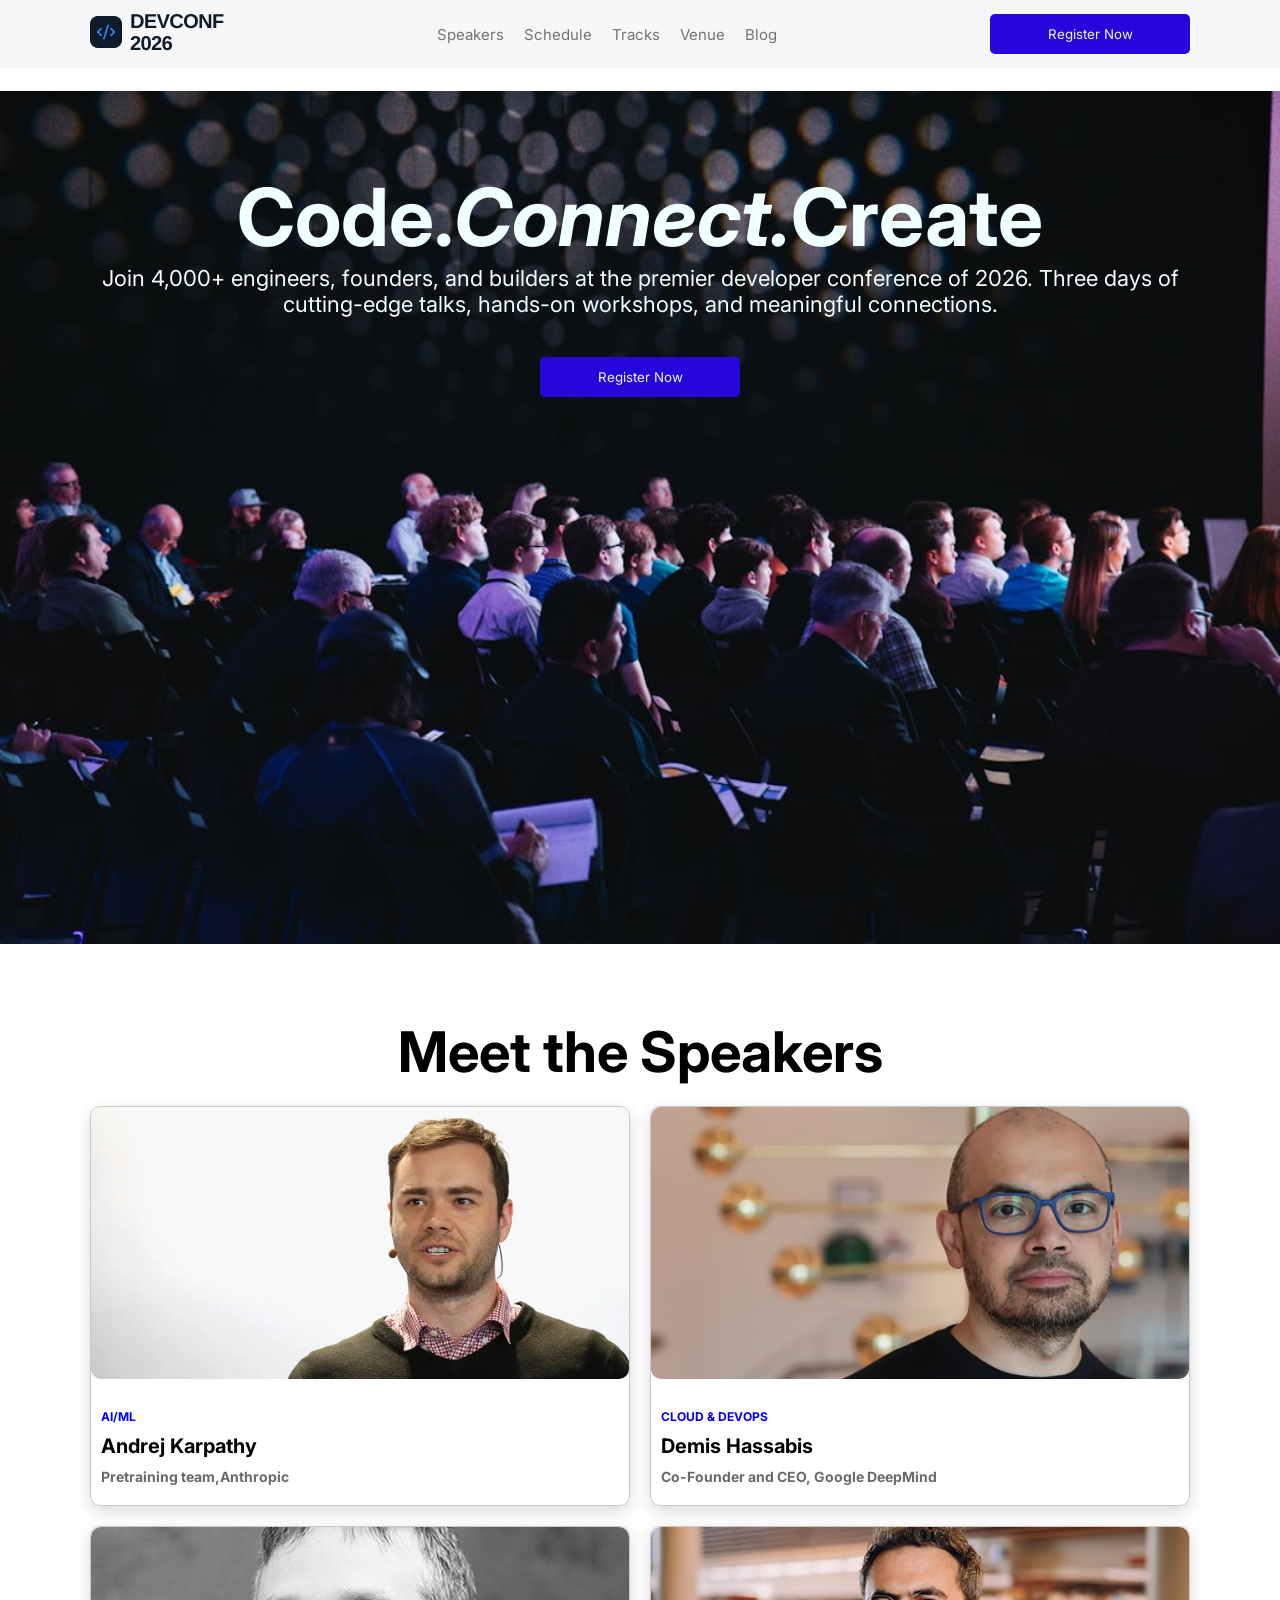
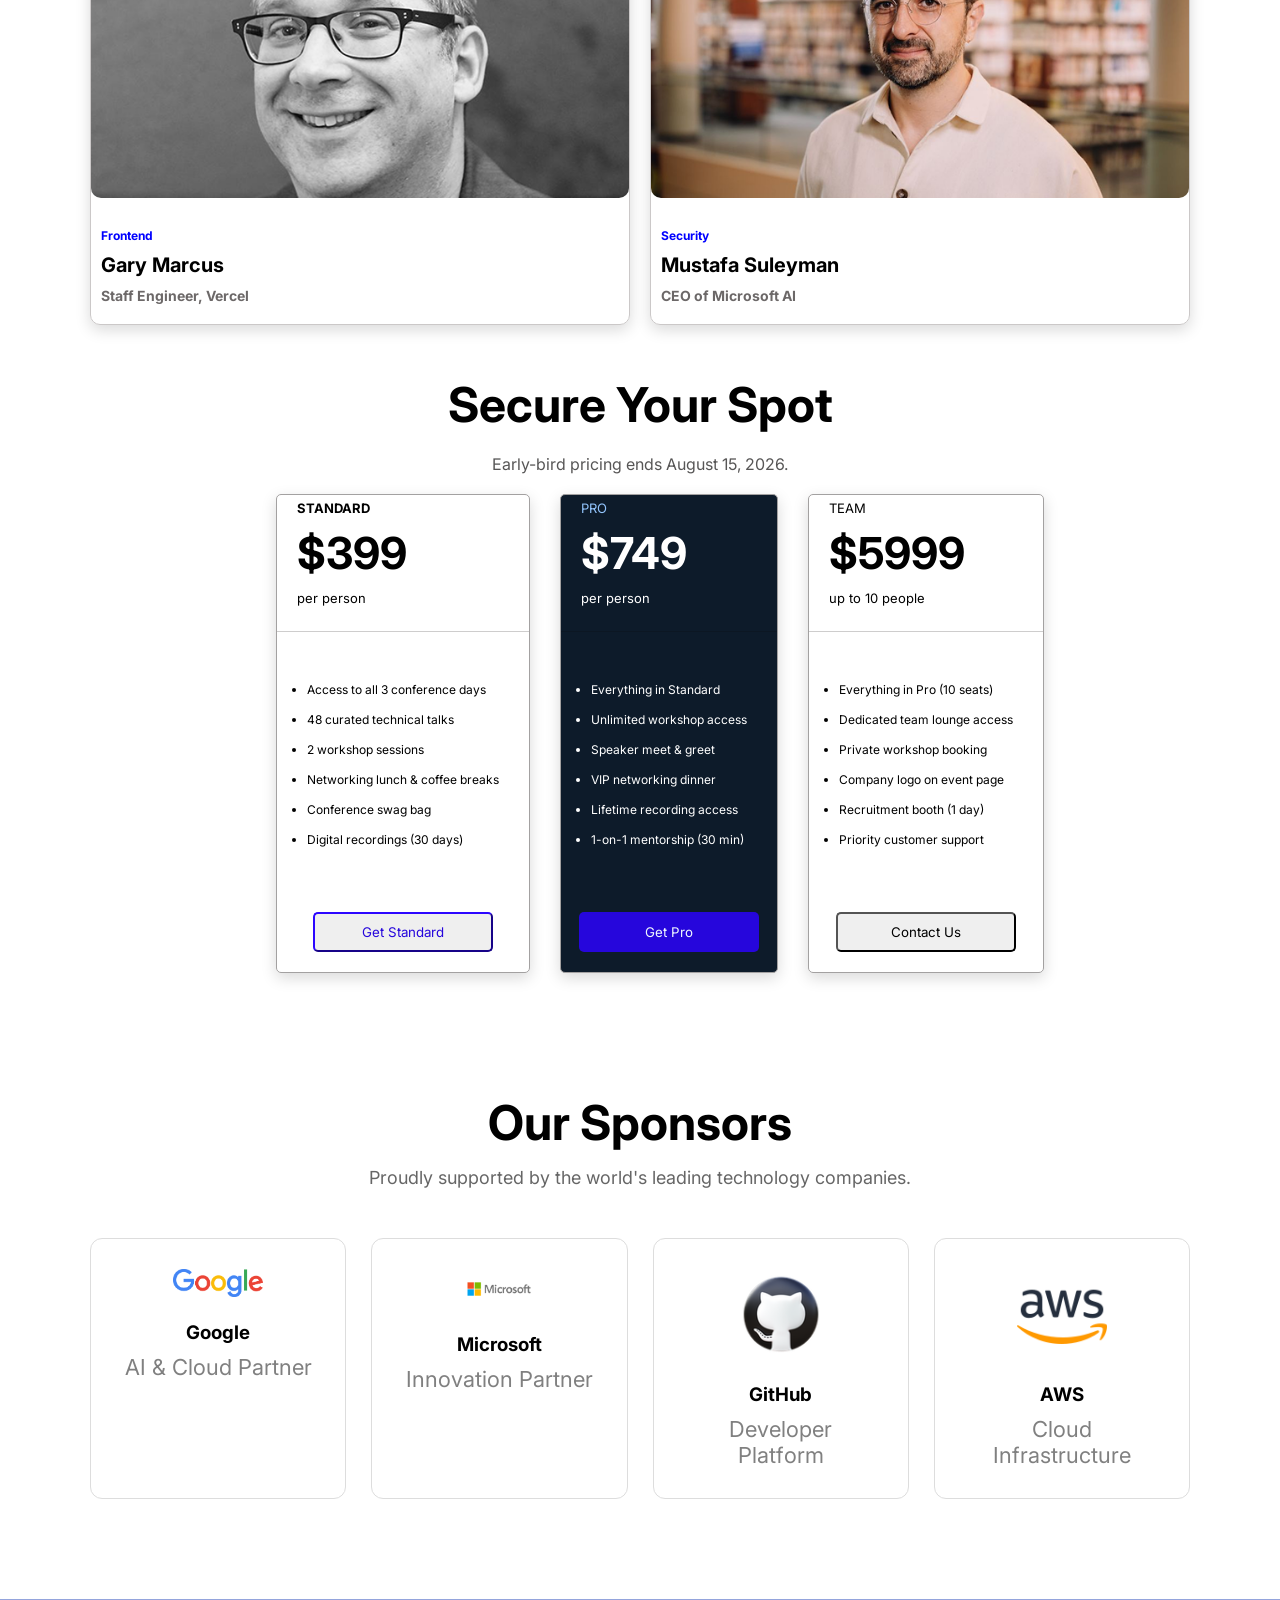
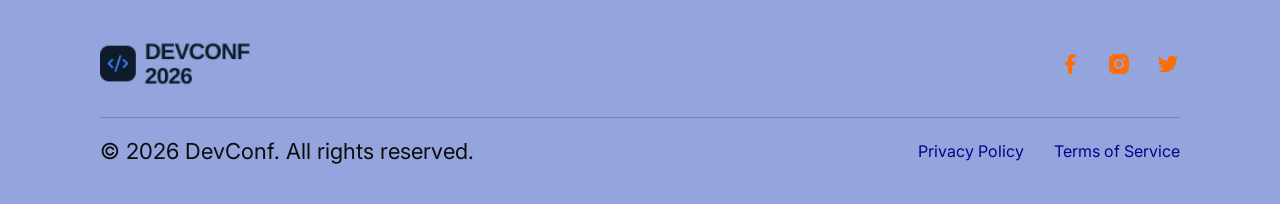
==== commit 88784d31: "optimaizatio" ====
--- a/index.html
+++ b/index.html
@@ -4,7 +4,7 @@
     <meta charset="UTF-8">
     <meta name="viewport" content="width=device-width, initial-scale=1.0">
     <title>Assignment01</title>
-    <link rel="stylesheet" href="styles/assignment.css">
+    <link rel="stylesheet" href="styles/responsive.css">
     
     <!-- font -->
      <link rel="preconnect" href="https://fonts.googleapis.com">
@@ -28,7 +28,7 @@
                 <li><a href="">Blog</a></li>
                </ul>
             
-               <button class="button-style btn-size-height">Resister Now</button>
+               <button class="button-style btn-size-height">Register Now</button>
            </nav>
         
     </header>
@@ -37,7 +37,7 @@
             <div class="sec-text">
             <h1>Code.<em>Connect.</em>Create</h1>
             <p>Join 4,000+ engineers, founders, and builders at the premier developer conference of 2026. Three days of cutting-edge talks, hands-on workshops, and meaningful connections.</p><br><br>
-             <button class="second button-style btn-size">Resister Now</button>
+             <button class="second button-style btn-size">Register Now</button>
            </div> 
           
         </section>
--- a/styles/responsive.css
+++ b/styles/responsive.css
@@ -0,0 +1,303 @@
+*{
+    padding:0px;
+    margin: 0px;
+    font-family:"Inter", sans-serif;
+ }
+ header{
+    background-color: rgb(245, 247, 248);
+ }
+ nav{
+    display: flex;
+    justify-content: space-between;
+    max-width:1100px;
+     margin:auto;
+     padding:10px 20px;
+     align-items: center;
+     cursor: pointer;
+ }
+.tab{
+    align-items: center;
+    list-style: none;
+    margin: 0 auto; 
+}
+  ul li a{
+    color: rgb(118, 114, 114);
+    text-decoration: none;
+
+ }
+ nav ul{
+    display: flex;
+    padding: 12PX 0px;
+    font-size: 15px;
+    gap: 20px;
+ }
+ .button-style{
+  background: #2606dc;
+  border-radius: 5px;
+  border:none;
+  color: aliceblue;
+  padding: 4px 16px;
+  width: 200px;
+   cursor: pointer;
+   height: 40px;
+   transition: 0.3s;
+ }
+ 
+ .hero{
+    background-image:url("../banner.jpg");
+    
+    min-height: 100vh;
+    background-size: 100%;
+    background-position:center;
+    background-repeat: no-repeat;
+    height: auto;
+}
+.sec-text{
+   max-width: 1100px;
+   padding-top:100px;
+   margin: auto;
+    color: azure;
+    text-align: center;
+}
+h1{
+    font-size: 80px;
+}
+p{
+    font-size: 22px;
+
+}
+.second{
+    margin-bottom:50px;
+}
+.gallery{
+  max-width: 1100px;
+     margin:50px auto;
+    padding: 0 20px;  
+    
+    
+}
+.gallery-box{
+    display: grid;
+    grid-template-columns: repeat(2, 1fr);
+    gap: 20px;
+    transition: 0.3s;
+}
+.sec-2{
+    text-align: center;
+    font-size: 56px;
+    font-weight: bold;
+}
+.div-size{
+
+box-shadow:0 5px 15px rgba(0,0,0,.15);
+  border: 1px solid rgb(203, 200, 200);
+  border-radius: 10px;
+  display: grid;
+ 
+}
+.div-size img{
+    width:100%;
+    display:block;
+   border-radius: 10px;
+}
+.developer{
+    font-size: 12px;
+    color: blue;
+    font-weight:bold;
+}
+.name{
+    font-size: 20px;
+    font-weight:bold;
+}
+.designation{
+font-size: 14px;
+font-weight: bold;
+color: rgb(108, 104, 104);
+}
+.developer, .name ,.designation{
+    text-align: left;
+     padding-left: 10px;
+     margin-top: 10px;
+}
+.headline{
+    font-size: 48px;
+    font-weight: bold;
+    text-align: center;
+}
+.explain{
+    font-size: 16px;
+     text-align: center;
+     color: rgb(87, 86, 86);
+    
+}
+.sec-3-div{
+    display:flex;
+    justify-content: center;
+    padding:20px 20px;
+    gap:30px;
+     width: 100%;
+  
+     
+}
+.div-box1{
+border: 1px solid rgb(163, 161, 161);
+ box-shadow:0 5px 15px rgba(0,0,0,.15);-
+background-color: #E5E7EB;
+border-radius: 5px;
+transition: 0.3s;
+}
+.div-box1:hover{
+    transform:translate(-10px);
+}
+.font{
+    font-size:13px;
+    padding: 5px 20px;
+}
+.font-number{
+    font-size: 44px;
+    font-weight: bold;
+    padding: 5px 20px;
+}
+.font-text{
+    font-size: 12px;
+    gap: 5px;
+padding:30px;
+}
+.div-box1-color{
+    background-color: #0D1B2A;
+    color: white;
+}
+.button-align{
+display: block;
+margin: 20px auto;
+width: 180px;
+height: 40px;
+border-radius: 5px;
+cursor: pointer;
+transition: 0.3s;
+}
+.button-style:hover{
+transform: translateY(-10px);
+}
+.button-align:hover{
+    background-color:green ;
+}
+.border-1{
+    border-color: #2606dc;
+    color: #2606dc;
+}
+.sponsors{
+    max-width:1100px;
+    margin:100px auto;
+    padding:0 20px;
+}
+
+.section-title{
+    font-size:48px;
+    text-align:center;
+    font-weight:700;
+}
+
+.section-description{
+    text-align:center;
+    color:#666;
+    margin-top:15px;
+    margin-bottom:50px;
+    font-size:18px;
+}
+
+.sponsor-container{
+    display:grid;
+    grid-template-columns:repeat(4,1fr);
+    gap:25px;
+}
+
+.sponsor-card{
+    border:1px solid #ddd;
+    border-radius:12px;
+    padding:30px;
+    text-align:center;
+    transition:0.3s;
+}
+
+.sponsor-card:hover{
+    transform:translateY(-8px);
+    box-shadow:0 10px 25px rgba(0,0,0,.15);
+}
+
+.sponsor-card img{
+    width:90px;
+    margin-bottom:20px;
+}
+
+.sponsor-card h3{
+    margin-bottom:10px;
+}
+
+.sponsor-card p{
+    color:gray;
+}
+footer{
+    background:#94a4dc;
+    color:white;
+    padding:40px 100px;
+}
+
+.footer-top{
+    display:flex;
+    justify-content:space-between;
+    align-items:center;
+    margin-bottom:25px;
+}
+
+.footer-logo img{
+    width:150px;
+}
+
+.social-links{
+    display:flex;
+    gap:25px;
+}
+
+.social-links a{
+    color:#ff7a00;
+    font-size:28px;
+    transition:0.3s;
+}
+
+.social-links a:hover{
+    color:white;
+    transform:translateY(-4px);
+}
+
+hr{
+    border:none;
+    border-top:1px solid rgba(11, 9, 9, 0.2);
+}
+
+.footer-bottom{
+    display:flex;
+    justify-content:space-between;
+    align-items:center;
+    margin-top:20px;
+}
+
+.footer-bottom p{
+    color:#0c0c0c;
+}
+
+.footer-menu{
+    display:flex;
+    gap:30px;
+}
+
+.footer-menu a{
+    text-decoration:none;
+    color:#03038a;
+    transition:0.3s;
+}
+
+.footer-menu a:hover{
+    color:rgb(116, 127, 226);
+}
+
